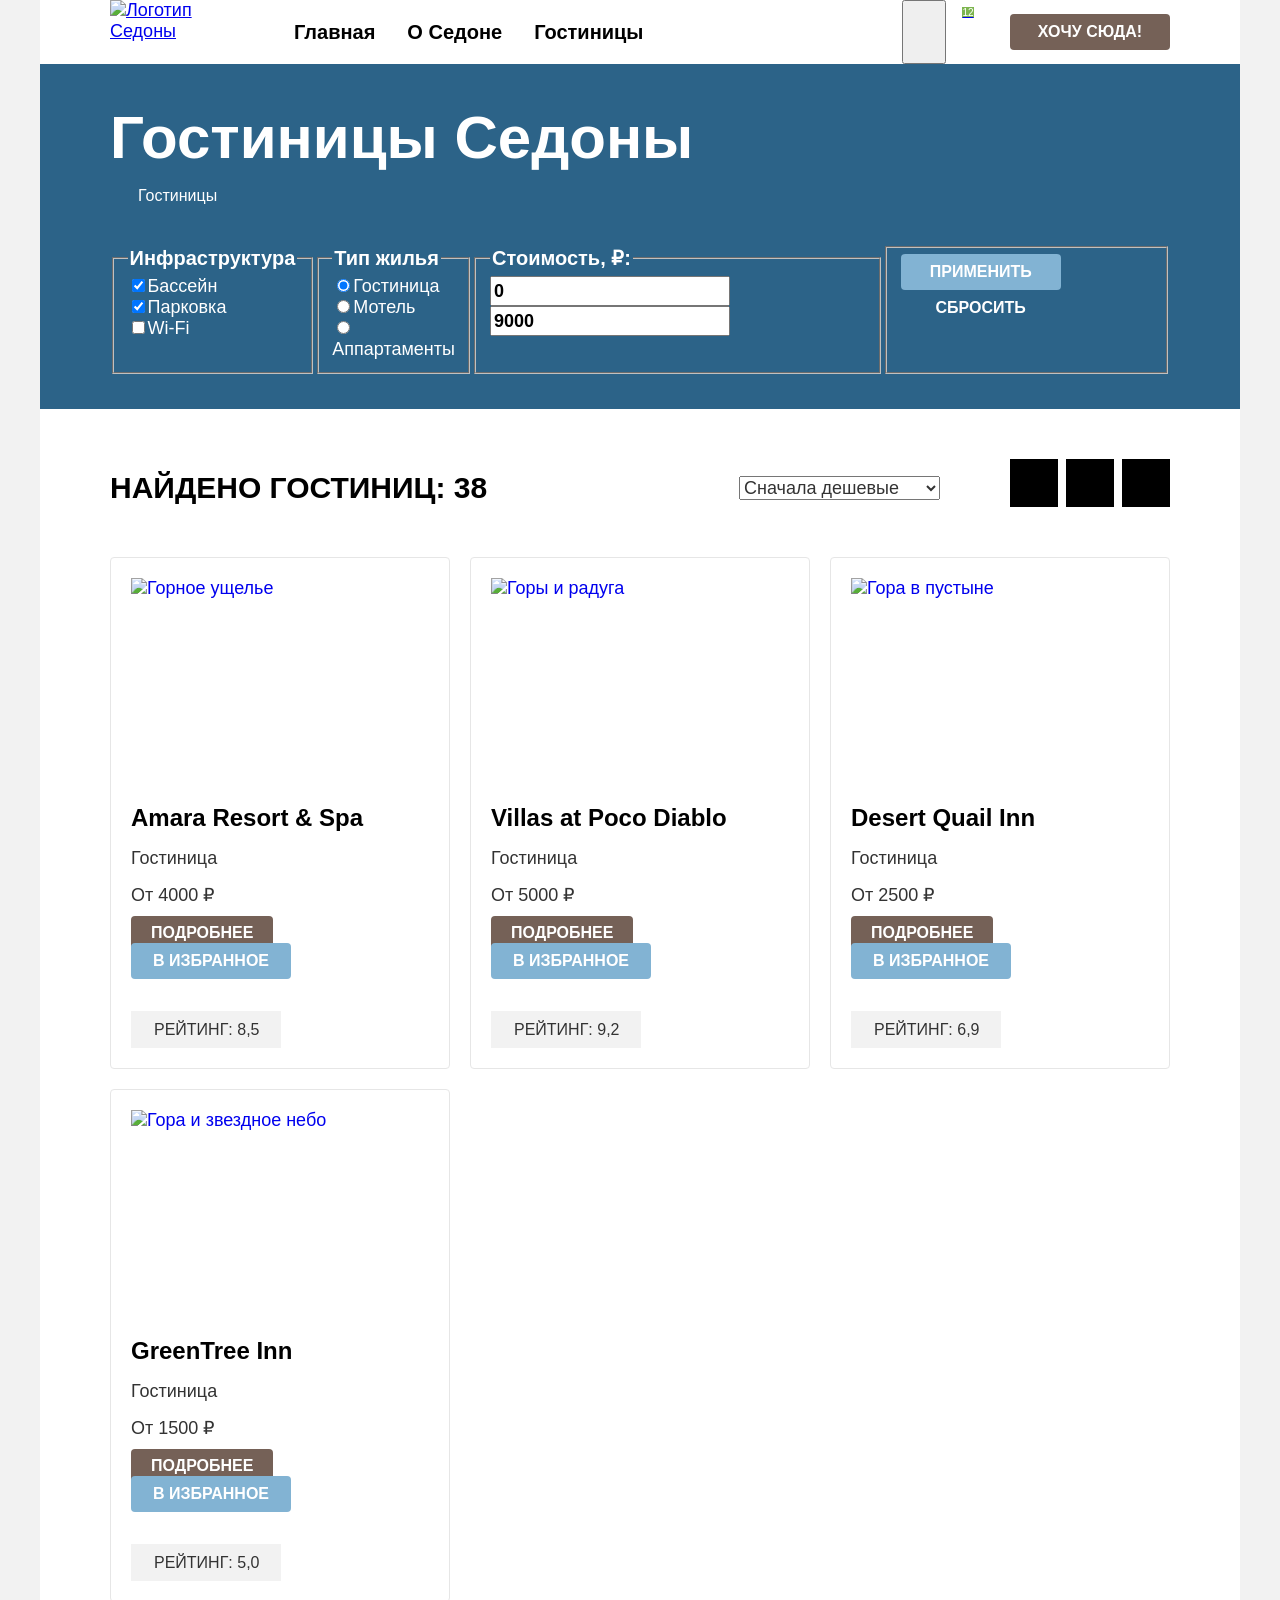
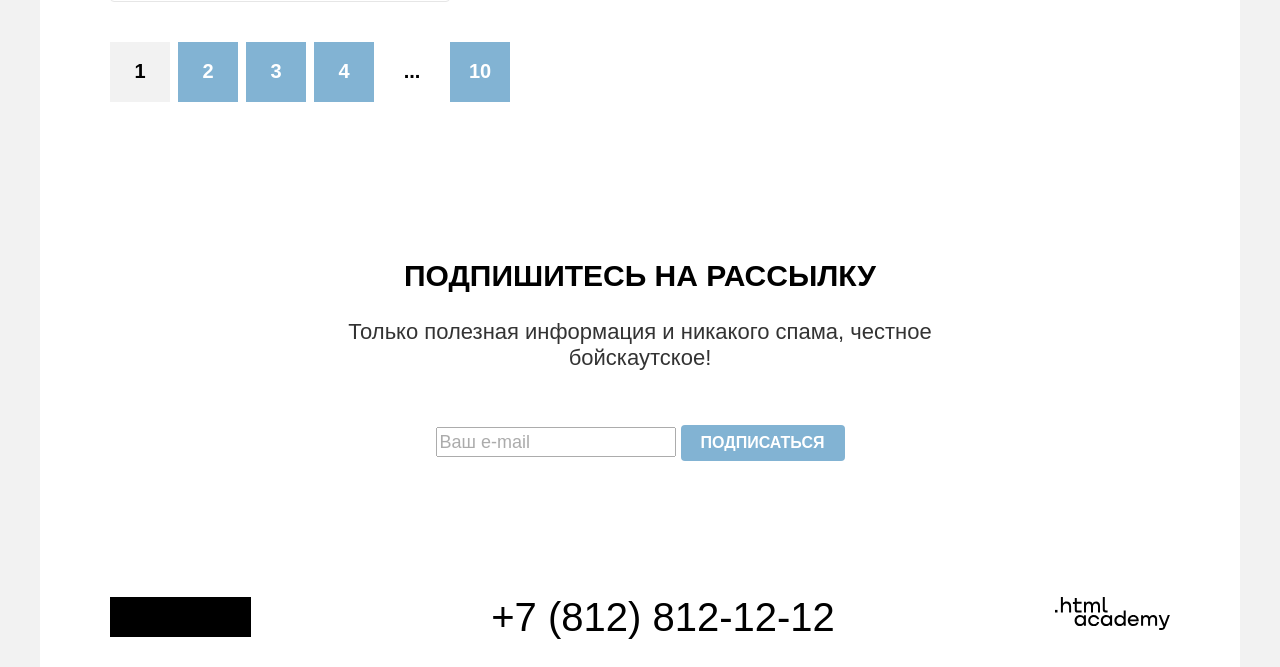
==== catalog.html @ 764af7d5 "Добавляет микросетки на флексах" ====
<!DOCTYPE html>
<html lang="ru">

  <head>
    <meta charset="utf-8">
    <title>HTML Academy: Седона</title>
    <link rel="stylesheet" href="styles/style.css">
  </head>

  <body>
    <div class="page-container">
      <header class="page-header">
        <a class="logo header-logo" href="index.html" aria-current="page">
          <img class="logo-img" src="images/logo-sedona.svg" width="140" height="70" alt="Логотип Седоны">
        </a>
        <nav class="navigation">
          <ul class="navigation-list navigation-pages">
            <li class="navigation-item">
              <a href="index.html" class="navigation-link">Главная</a>
            </li>
            <li class="navigation-item">
              <a href="#" class="navigation-link">О Седоне</a>
            </li>
            <li class="navigation-item">
              <a href="catalog.html" class="navigation-link">Гостиницы</a>
            </li>
          </ul>

          <ul class="navigation-list navigation-user">
            <li class="navigation-item">
              <button class="navigation-icon search" type="button"><span class="visually-hidden">Поиск</span></button>
            </li>
            <li class="navigation-item">
              <a href="#" class="navigation-icon favourites">
                <span class="visually-hidden">В избранном </span>
                <span class="favourites-number">12</span>
                <span class="visually-hidden"> гостиниц</span>
              </a>
            </li>
            <li class="navigation-item">
              <button class="button navigation-button" type="button">Хочу сюда!</button>
            </li>
          </ul>
        </nav>
      </header>

      <main class="main main-inner">
        <header class="inner-header">
          <h1 class="inner-header-title">Гостиницы Седоны</h1>
          <ul class="breadcrumbs">
            <li class="breadcrumbs-item">
              <a class="breadcrumbs-link" href="index.html"><span class="visually-hidden">Главная</span></a>
            </li>
            <li class="breadcrumbs-item">
              <a class="breadcrumbs-link">Гостиницы</a>
            </li>
          </ul>

          <section class="filters">
            <h2 class="visually-hidden">Фильтры поиска</h2>
            <form class="filters-form" action="https://echo.htmlacademy.ru/" method="get">
              <fieldset class="filters-form-group">
                <legend class="filters-form-title">Инфраструктура</legend>
                <ul class="filters-form-list">
                  <li class="filters-form-item">
                    <label class="control">
                      <input class="control-input" type="checkbox" name="pool" checked>Бассейн
                    </label>
                  </li>
                  <li class="filters-form-item">
                    <label class="control">
                      <input class="control-input" type="checkbox" name="parking" checked>Парковка
                    </label>
                  </li>
                  <li class="filters-form-item">
                    <label class="control">
                      <input class="control-input" type="checkbox" name="wi-fi">Wi-Fi
                    </label>
                  </li>
                </ul>
              </fieldset>
              <fieldset class="filters-form-group">
                <legend class="filters-form-title">Тип жилья</legend>
                <ul class="filters-form-list">
                  <li class="filters-form-item">
                    <label class="control">
                      <input class="control-input" type="radio" name="type-of-housing" value="hotel" checked>Гостиница
                    </label>
                  </li>
                  <li class="filters-form-item">
                    <label class="control">
                      <input class="control-input" type="radio" name="type-of-housing" value="motel">Мотель
                    </label>
                  </li>
                  <li class="filters-form-item">
                    <label class="control">
                      <input class="control-input" type="radio" name="type-of-housing" value="appartments">Аппартаменты
                    </label>
                  </li>
                </ul>
              </fieldset>
              <fieldset class="filters-form-group">
                <legend class="filters-form-title">Стоимость, ₽:</legend>
                <label class="visually-hidden" for="min-value">От</label>
                <input class="text-input" type="text" value="0" id="min-value">
                <label class="visually-hidden" for="max-value">До</label>
                <input class="text-input" type="text" value="9000" id="max-value">
              </fieldset>
              <fieldset class="filters-form-group">
                <legend class="filters-form-title visually-hidden">Действия:</legend>
                <button class="button filters-submit-button" type="submit">Применить</button>
                <button class="button filters-reset-button" type="reset">Сбросить</button>
              </fieldset>
            </form>
          </section>
        </header>

        <section class="catalog">
          <div class="catalog-header">
            <h2>Найдено гостиниц: 38</h2>
            <select class="select-control" name="sorting" aria-label="Сортировка">
              <option value="cheap">Сначала дешевые</option>
              <option value="expensive">Сначала дорогие</option>
              <option value="popular">Сначала популярные</option>
            </select>
            <ul class="catalog-view-list">
              <li class="catalog-view-item">
                <a href="#" class="view-button">
                  <span class="visually-hidden active">Показать карточки</span>
                </a>
              </li>
              <li class="catalog-view-item">
                <a class="view-button" href="#">
                  <span class="visually-hidden">Показать на весь экран</span>
                </a>
              </li>
              <li class="catalog-view-item">
                <a class="view-button" href="#">
                  <span class="visually-hidden">Показать списком</span>
                </a>
              </li>
            </ul>
          </div>

          <ul class="hotels-list">
            <li class="hotel-card">
              <a href="#">
                <img class="hotel-card-image" src="images/catalog/hotel-1.jpg" width="300" height="212"
                  alt="Горное ущелье">
              </a>
              <a href="#">
                <h3 class="hotel-card-title">Amara Resort & Spa</h3>
              </a>
              <p class="hotel-card-type">Гостиница</p>
              <p class="hotel-card-price">От 4000 ₽</p>
              <a class="button about" href="#">Подробнее</a>
              <button class="button to-favourites">В избранное</button>
              <p class="hotel-card-stars four-stars">
                <span class="visually-hidden">Отель 4 звезды</span>
              </p>
              <p class="hotel-card-rating">Рейтинг: 8,5</p>
            </li>
            <li class="hotel-card">
              <a href="#">
                <img class="hotel-card-image" src="images/catalog/hotel-2.jpg" width="300" height="212"
                  alt="Горы и радуга">
              </a>
              <a href="#">
                <h3 class="hotel-card-title">Villas at Poco Diablo</h3>
              </a>
              <p class="hotel-card-type">Гостиница</p>
              <p class="hotel-card-price">От 5000 ₽</p>
              <a class="button about" href="#">Подробнее</a>
              <button class="button to-favourites">В избранное</button>
              <p class="hotel-card-stars four-stars">
                <span class="visually-hidden">Отель 4 звезды</span>
              </p>
              <p class="hotel-card-rating">Рейтинг: 9,2</p>
            </li>
            <li class="hotel-card">
              <a href="#">
                <img class="hotel-card-image" src="images/catalog/hotel-3.jpg" width="300" height="212"
                  alt="Гора в пустыне">
              </a>
              <a href="#">
                <h3 class="hotel-card-title">Desert Quail Inn</h3>
              </a>
              <p class="hotel-card-type">Гостиница</p>
              <p class="hotel-card-price">От 2500 ₽</p>
              <a class="button about" href="#">Подробнее</a>
              <button class="button to-favourites">В избранное</button>
              <p class="hotel-card-stars three-stars">
                <span class="visually-hidden">Отель 3 звезды</span>
              </p>
              <p class="hotel-card-rating">Рейтинг: 6,9</p>
            </li>
            <li class="hotel-card">
              <a href="#">
                <img class="hotel-card-image" src="images/catalog/hotel-4.jpg" width="300" height="212"
                  alt="Гора и звездное небо">
              </a>
              <a href="#">
                <h3 class="hotel-card-title">GreenTree Inn</h3>
              </a>
              <p class="hotel-card-type">Гостиница</p>
              <p class="hotel-card-price">От 1500 ₽</p>
              <a class="button about" href="#">Подробнее</a>
              <button class="button to-favourites">В избранное</button>
              <p class="hotel-card-stars two-stars">
                <span class="visually-hidden">Отель 2 звезды</span>
              </p>
              <p class="hotel-card-rating">Рейтинг: 5,0</p>
            </li>
          </ul>

          <ul class="pagination">
            <li class="pagination-item">
              <a class="pagination-link current">1</a>
            </li>
            <li class="pagination-item">
              <a class="pagination-link" href="#">2</a>
            </li>
            <li class="pagination-item">
              <a class="pagination-link" href="#">3</a>
            </li>
            <li class="pagination-item">
              <a class="pagination-link" href="#">4</a>
            </li>
            <li class="pagination-item">
              <a class="pagination-link ellipsis">...</a>
            </li>
            <li class="pagination-item">
              <a class="pagination-link" href="#">10</a>
            </li>
          </ul>
        </section>

        <section class="subscribe">
          <h2 class="section-title">Подпишитесь на рассылку</h2>
          <p class="section-subtitle">Только полезная информация и никакого спама, честное бойскаутское!</p>
          <form class="subscribe-form" action="https://echo.htmlacademy.ru/" method="post">
            <span class="visually-hidden">Укажите ваш Email</span>
            <input class="email-input" type="email" name="email" placeholder="Ваш e-mail">
            <button class="button subscribe-button" type="submit">Подписаться</button>
          </form>
        </section>
      </main>

      <footer class="page-footer">
        <section class="footer-social">
          <h2 class="visually-hidden">Социальные сети</h2>
          <ul class="social-list">
            <li class="social-item">
              <a class="social-link" href="https://vk.com/htmlacademy">
                <span class="visually-hidden">Вконтакте</span>
              </a>
            </li>
            <li class="social-item">
              <a class="social-link" href="https://t.me/htmlacademy ">
                <span class="visually-hidden">Телеграмм</span>
              </a>
            </li>
            <li class="social-item">
              <a class="social-link" href="https://www.youtube.com/user/htmlacademyru">
                <span class="visually-hidden">Youtube</span>
              </a>
            </li>
          </ul>
        </section>

        <section class="footer-contacts">
          <h2 class="visually-hidden">Контакты</h2>
          <a class="footer-phone" href="tel:+78128121212">+7 (812) 812-12-12</a>
        </section>

        <section class="footer-logo">
          <h2 class="visually-hidden">Логотип</h2>
          <a href="https://htmlacademy.ru/">
            <svg width="115" height="33" viewBox="0 0 115 33" fill="none" xmlns="http://www.w3.org/2000/svg">
              <path d="M0 12.9V15.5H2.5V12.9H0Z" fill="black" />
              <path
                d="M11.6 4.5C10 4.5 8.8 5.2 8 6.2H7.9V0H5.9V15.5H7.9V10.2C7.9 8.1 9.2 6.6 11.2 6.6C13 6.6 14.1 8 14.1 9.8V15.5H16.1V9.4C16.2 6.4 14.3 4.5 11.6 4.5Z"
                fill="black" />
              <path
                d="M26.6 4.8H21.8V1.1H19.8V4.9H17.9V6.9H19.8V12.9C19.8 14.6 20.8 15.6 22.5 15.6H26.6V13.6H22.9C22.2 13.6 21.8 13.2 21.8 12.5V6.8H26.6V4.8Z"
                fill="black" />
              <path
                d="M41.1 4.6C39.5 4.6 38.2 5.4 37.6 6.7H37.5C36.9 5.5 35.7 4.6 34.1 4.6C32.7 4.6 31.6 5.4 31 6.4H30.9V4.8H29V15.4H31V10C31 8 32 6.5 33.6 6.5C35.1 6.5 36 7.5 36 9.1V15.4H38V9.8C38 7.4 39.4 6.5 40.6 6.5C42.1 6.5 43 7.5 43 9.1V15.4H45V8.9C45.1 6.4 43.6 4.6 41.1 4.6Z"
                fill="black" />
              <path d="M47.8 12.7C47.8 14.4 48.8 15.4 50.6 15.4H52.6V13.4H50.9C50.2 13.4 49.8 13 49.8 12.3V0H47.8V12.7Z"
                fill="black" />
              <path
                d="M28.9 19.7C28 18.6 26.7 17.9 25 17.9C21.9 17.9 19.6 20.2 19.6 23.5C19.6 26.8 21.9 29.1 25 29.1C26.8 29.1 28 28.3 28.8 27.2H28.9V28.8H30.9V18.2H28.9V19.7ZM25.3 27.1C23.1 27.1 21.7 25.5 21.7 23.5C21.7 21.5 23.1 19.9 25.3 19.9C27.5 19.9 28.9 21.5 28.9 23.5C28.9 25.4 27.5 27.1 25.3 27.1Z"
                fill="black" />
              <path
                d="M44.2 22C43.7 19.6 41.6 17.9 38.8 17.9C35.4 17.9 33.2 20.4 33.2 23.5C33.2 26.6 35.4 29.1 38.8 29.1C41.6 29.1 43.7 27.3 44.2 24.9H42.1C41.7 26.2 40.4 27.2 38.8 27.2C36.6 27.2 35.2 25.6 35.2 23.6C35.2 21.6 36.6 20 38.8 20C40.4 20 41.6 21 42.1 22.2H44.2V22Z"
                fill="black" />
              <path
                d="M55.1 19.7C54.2 18.6 52.9 17.9 51.2 17.9C48.1 17.9 45.8 20.2 45.8 23.5C45.8 26.8 48.1 29.1 51.2 29.1C53 29.1 54.2 28.3 55 27.2H55.1V28.8H57.1V18.2H55.1V19.7ZM51.5 27.1C49.3 27.1 47.9 25.5 47.9 23.5C47.9 21.5 49.3 19.9 51.5 19.9C53.7 19.9 55.1 21.5 55.1 23.5C55.1 25.4 53.6 27.1 51.5 27.1Z"
                fill="black" />
              <path
                d="M68.7 19.8C67.8 18.7 66.5 17.9 64.8 17.9C61.7 17.9 59.4 20.2 59.4 23.5C59.4 26.8 61.6 29.1 64.8 29.1C66.5 29.1 67.8 28.3 68.6 27.3H68.7V28.8H70.7V13.4H68.7V19.8ZM65.1 27.1C62.9 27.1 61.5 25.5 61.5 23.5C61.5 21.5 62.9 19.9 65.1 19.9C67.3 19.9 68.7 21.5 68.7 23.5C68.6 25.5 67.2 27.1 65.1 27.1Z"
                fill="black" />
              <path
                d="M78.3 17.9C75 17.9 72.8 20.4 72.8 23.5C72.8 26.5 74.9 29.1 78.3 29.1C80.8 29.1 82.8 27.8 83.5 25.5H81.4C80.9 26.5 79.8 27.1 78.4 27.1C76.5 27.1 75.1 25.8 75 24.2H83.8C84 20.6 81.8 17.9 78.3 17.9ZM78.3 19.8C80 19.8 81.3 20.8 81.6 22.4H75.1C75.4 20.9 76.6 19.8 78.3 19.8Z"
                fill="black" />
              <path
                d="M98.2 17.9C96.6 17.9 95.3 18.7 94.6 19.9H94.5C93.9 18.7 92.7 17.9 91.1 17.9C89.7 17.9 88.6 18.6 88 19.7V18.2H86.1V28.8H88.1V23.4C88.1 21.4 89.1 20 90.7 19.9C92.2 19.9 93.1 20.9 93.1 22.5V28.8H95.1V23.2C95.1 20.8 96.5 19.9 97.7 19.9C99.2 19.9 100.1 20.9 100.1 22.5V28.8H102.1V22.3C102.2 19.7 100.7 17.9 98.2 17.9Z"
                fill="black" />
              <path
                d="M109.4 27L105.8 18.1H103.6L108.4 29.7C108.1 30.6 107.7 30.9 106.7 30.9H104.2V32.9H106.7C108.5 32.9 109.5 32.1 110.2 30.3L114.9 18.1H112.8L109.4 27Z"
                fill="black" />
            </svg>
          </a>
        </section>
      </footer>
    </div>
  </body>

</html>
---- styles/style.css ----
@font-face {
  font-family: "PT Sans";
  src: url("../fonts/ptsans-400.woff2") format("woff2");
  font-weight: 400;
  font-style: normal;
  font-display: swap
}

@font-face {
  font-family: "PT Sans";
  src: url("../fonts/ptsans-700.woff2") format("woff2");
  font-weight: 700;
  font-style: normal;
  font-display: swap
}

*,
*::before,
*::after {
  box-sizing: border-box;
}

img {
  max-width: 100%;
  height: auto;
}

html {
  height: 100%;
}

body {
  font-family: "PT Sans", Arial, sans-serif;
  font-size: 18px;
  line-height: 21px;
  color: #333333;
  background-color: #f2f2f2;
  margin: 0;
  height: 100%;
}

.page-container {
  width: 1200px;
  margin: 0 auto;
  background-color: #ffffff;
  display: flex;
  flex-direction: column;
  min-height: 100%;
}

.visually-hidden {
  position: absolute;
  width: 1px;
  height: 1px;
  margin: -1px;
  border: 0;
  padding: 0;
  white-space: nowrap;
  clip-path: inset(100%);
  clip: rect(0 0 0 0);
  overflow: hidden;
}

.main {
  flex-grow: 1;
}

.main h1 {
  font-size: 60px;
  line-height: 78px;
  margin: 0 0 8px 0;
}

.main h2 {
  font-size: 30px;
  line-height: 36px;
  font-weight: 700;
  text-transform: uppercase;
  color: #000000;
}

.main h3{
  font-size: 24px;
  line-height: 28px;
  text-transform: uppercase;
  color: #000000;
}

.page-header {
  padding: 0 70px;
  display: flex;
}

.logo {
  margin-right: 28px;
  margin-bottom: -6px;
  z-index: 1;
}

.logo-img {
  display: block;
}

.navigation {
  display: flex;
  flex-grow: 1;
  justify-content: space-between;
}

.navigation-list {
  margin: 0;
  padding: 0;
  display: flex;
  flex-wrap: wrap;
  align-items: center;
}

.navigation-item {
  list-style: none;
}

.navigation-link {
  color: #000000;
  font-size: 20px;
  line-height: 24px;
  font-weight: 700;
  text-decoration: none;
  display: block;
  padding: 20px 16px;
}

.navigation-user {
  margin-left: 10px;
}

.navigation-user .navigation-icon {
  display: block;
  width: 44px;
  height: 64px;
  text-align: center;
}

.navigation-user .favourites-number {
  font-size: 10px;
  line-height: 10px;
  background-color: #7DB54F;
  color: #ffffff;
}

.navigation-user .navigation-button {
  margin-left: 20px;
}

.button {
  border: none;
  cursor: pointer;
  padding: 8px 20px;
  font-family: inherit;
  font-size: 16px;
  line-height: 20px;
  text-transform: uppercase;
  font-weight: 700;
  color: #ffffff;
  background-color: #756157;
  min-width: 160px;
  border-radius: 4px;
}

.hero {
  background: #2c6388 url(../images/hero-background.jpg) no-repeat center / cover;
  padding: 51px 20px 82px;
}

.hero-image {
  display: block;
  margin: 0 auto;
}

.section-title {
  text-transform: uppercase;
  color: #000000;
  font-size: 30px;
  line-height: 36px;
  font-weight: 700;
  max-width: 620px;
  margin: 0 auto 25px;
  text-align: center;
}

.section-subtitle {
  font-size: 22px;
  line-height: 26px;
  text-align: center;
  margin: 0 auto 69px;
  max-width: 600px;
}

.section-subtitle:has(+ button),
.section-subtitle:has(+ form) {
  margin: 0 auto 54px;
}

.advantages {
  padding-top: 69px;
}

.advantages-list {
  margin: 0;
  padding: 0;
  display: flex;
  flex-wrap: wrap;
}

.advantages-item {
  background-color: rgba(131, 179, 211, 0.12);
  list-style: none;
  width: 400px;
}

.advantages-text {
  padding: 112px 85px;
  text-align: center;
}

.advantages-image {
  display: block;
  height: 100%;
}

.advantages-title {
  max-width: 200px;
  margin: 0 auto;
}

.advantages-item:not(.advantage-with-image):nth-child(2n+1) {
  background-color: rgba(131, 179, 211, 0.2)
}

.advantages-item.advantage-with-image {
  background-color: #82B3D3;
  color: #ffffff;
  width: 100%;
  display: flex;
}

.advantages-item.advantage-with-image .advantages-title {
  color: #ffffff;
}

.advantages-item.advantage-with-image .advantages-text {
  padding: 102px 85px;
}

.advantages-item.advantage-with-image:last-child {
 flex-direction: row-reverse;
}

.services {
  padding-top: 64px;
}

.services-list {
  margin: 0;
  padding: 0;
  display: flex;
  flex-wrap: wrap;
}

.services-item {
  list-style: none;
  text-align: center;
  padding: 81px 85px;
  max-width: 400px;
}

.services-item:nth-child(2n+1) {
  background-color: rgba(131, 179, 211, 0.12)
}

.hotel-search,
.subscribe {
  padding: 96px 30px;
  text-align: center;
}

.subscribe-with-background {
  background: #2c6388 url(../images/subscribe-background.jpg) no-repeat center / cover;
  color: #ffffff
}

.subscribe-with-background .section-title {
  color: #ffffff;
}

.email-input {
  font-size: 18px;
  line-height: 24px;
  color: #000000;
  opacity: 0.6;
  font-family: inherit;
}

.subscribe .button {
  background-color: #82B3D3;
}

.page-footer {
  padding: 40px 70px 30px;
  display: flex;
  justify-content: space-between;
}

.social-list {
  margin: 0;
  padding: 0;
  display: flex;
  flex-wrap: wrap;
  margin-right: 20px;
  max-width: 300px;
}

.social-item {
  list-style: none;
}

.social-link {
  color: inherit;
  text-decoration: none;
  display: block;
  width: 47px;
  height: 40px;
  background: black;
}

.footer-phone {
  font-size: 40px;
  line-height: 40px;
  color: #000000;
  text-decoration: none;
}

.inner-header {
  padding: 35px 70px;
  color: #ffffff;
  background: #2c6388 url(../images/filters-background.jpg) no-repeat center / cover;
}

.filters-form-title {
  font-size: 20px;
  line-height: 24px;
  font-weight: 700;
}

.filters-form {
  display: flex;
}

.breadcrumbs {
  list-style-type: none;
  margin: 0 0 40px 0;
  padding: 0;
  display: flex;
}

.breadcrumbs-link {
  color: inherit;
  font-size: 16px;
  margin-right: 28px;
}

.filters-form-list {
  margin: 0;
  padding: 0;
}

.filters-form-item {
  list-style: none;
}

.text-input {
  font-weight: 700;
  color: #000000;
  font-size: 18px;
  line-height: 24px;
  font-family: inherit;
}

.filters-submit-button {
  background-color: #82B3D3;
}

.filters-reset-button {
  background-color: transparent;
}

.select-control {
  font-size: 18px;
  line-height: 21px;
  color: #333333;
  font-family: inherit;
}

.catalog {
  padding: 50px 70px 60px;
}

.catalog-header {
  display: flex;
  align-items: center
}

.catalog-header h2 {
  margin: 7px auto 7px 0;
}

.catalog-header .select-control {
  margin-right: 70px;
}

.catalog-view-list {
  margin: 0;
  padding: 0;
  list-style-type: none;
  display: flex;
  flex-wrap: wrap;
  gap: 8px;
}

.view-button {
  color: inherit;
  background-color: black;
  display: block;
  width: 48px;
  height: 48px;
  padding: 17px 16px;
  margin-bottom: 10px;
}

.hotels-list {
  margin: 0;
  padding: 40px 0;
  display: flex;
  flex-wrap: wrap;
  gap: 20px;
}

.hotel-card {
  list-style: none;
  max-width: 340px;
  padding: 20px;
  border: 1px solid #E6E6E6;
  border-radius: 4px;
}

.hotel-card .hotel-card-title {
  text-transform: none;
  margin: 16px 0;
}

.hotel-card a {
  text-decoration: none;
}

.hotel-card-image {
  display: block;
}

.hotel-card p,
.hotel-card button {
  margin: 0 0 16px 0;
}

.hotel-card .to-favourites {
  background-color: #82B3D3;
}

.hotel-card .hotel-card-rating {
  font-size: 16px;
  line-height: 20px;
  text-transform: uppercase;
  background-color: #F2F2F2;
  display: inline-block;
  padding: 9px 22px 8px 23px;
  margin: 0;
}

.pagination {
  margin: 0;
  padding: 0;
  display: flex;
}

.pagination-item {
  list-style: none;
  margin-right: 8px;
}

.pagination-link {
  display: block;
  width: 60px;
  height: 60px;
  background-color: #82B3D3;
  color: #ffffff;
  font-size: 20px;
  line-height: 36px;
  font-weight: 700;
  text-decoration: none;
  text-align: center;
  padding-top: 11px;
}

.pagination-link.current {
  background-color: #F2F2F2;
  color: #000000;
}

.pagination-link.ellipsis {
  background-color: transparent;
  color: #000000;
}
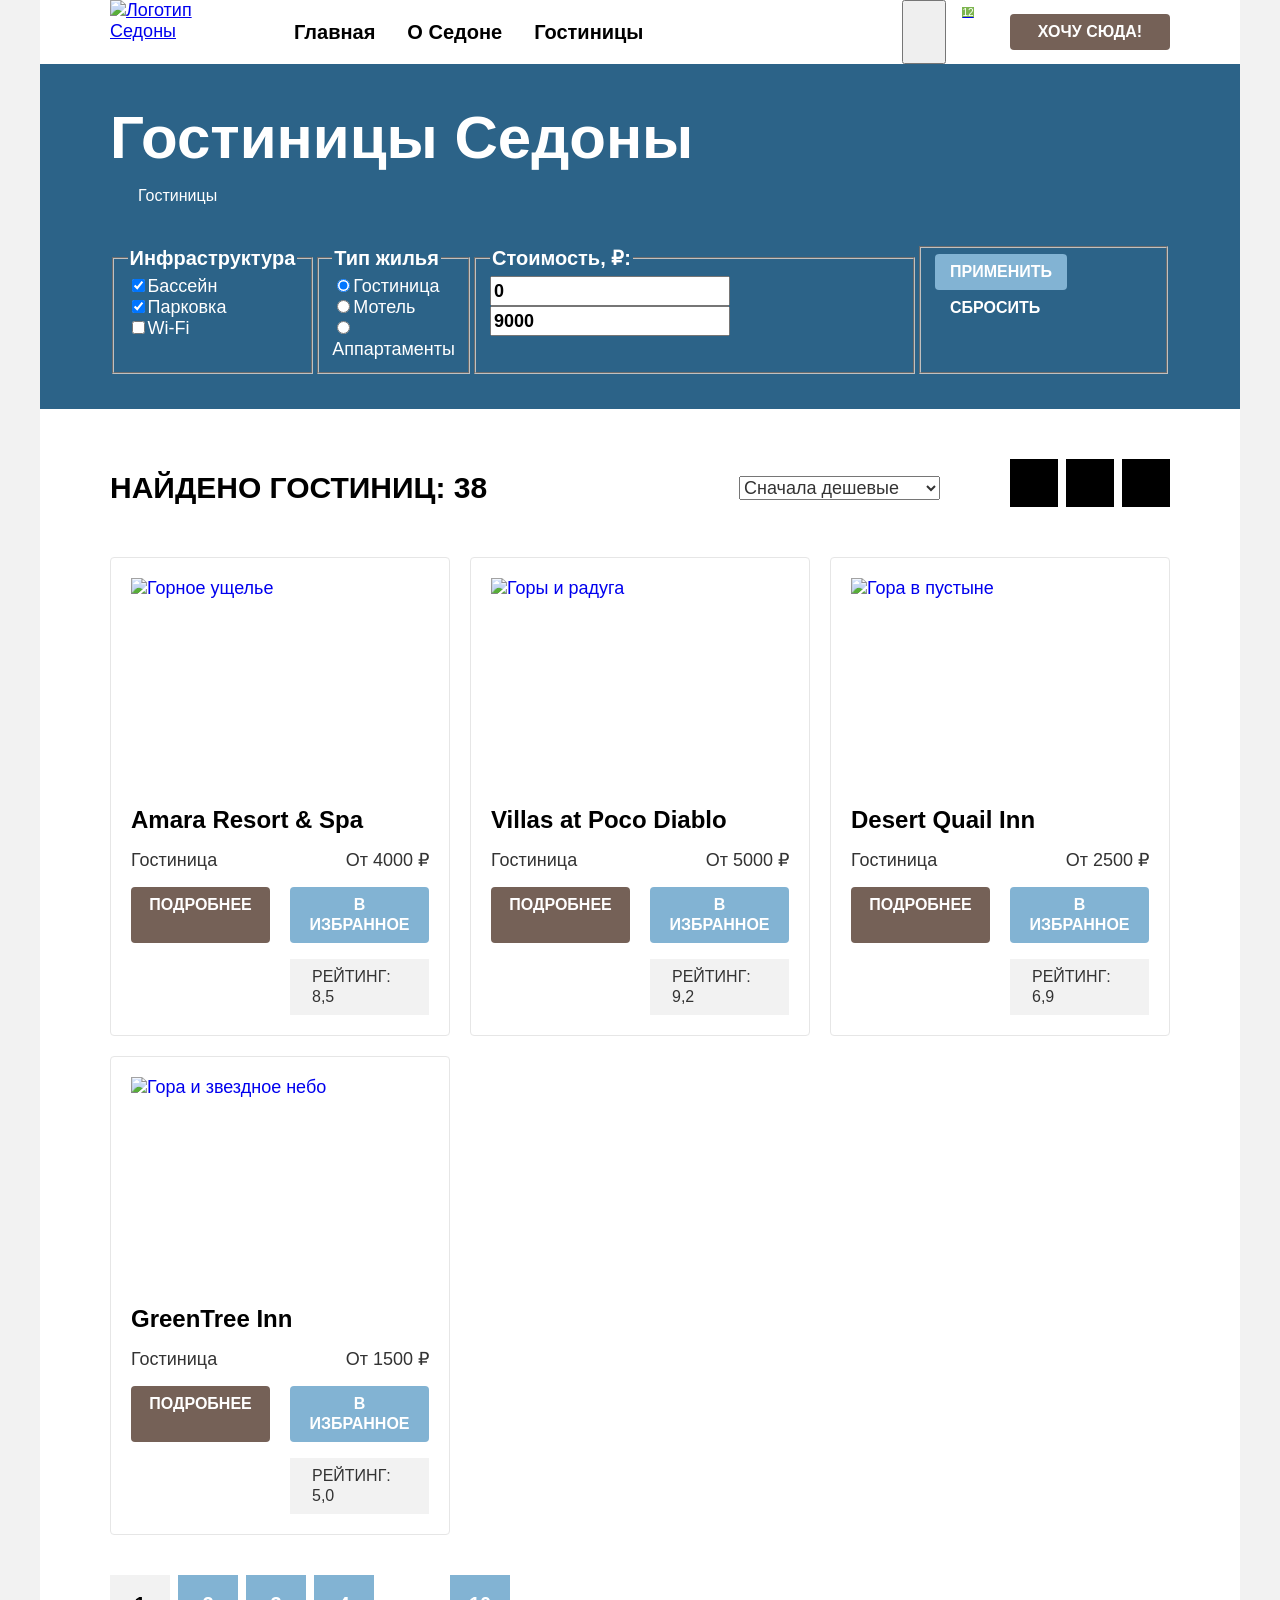
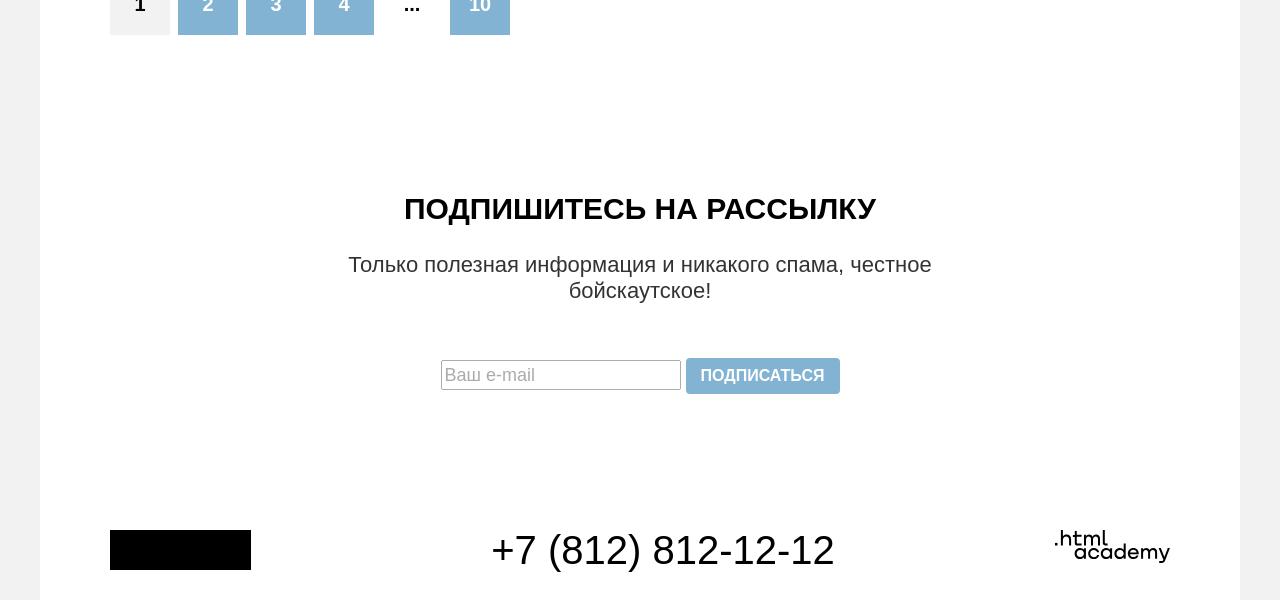
==== commit 28c3cc38: "Добаляет сетки на гридах в каталог" ====
--- a/catalog.html
+++ b/catalog.html
@@ -144,11 +144,11 @@
 
           <ul class="hotels-list">
             <li class="hotel-card">
-              <a href="#">
+              <a class="hotel-card-link" href="#">
                 <img class="hotel-card-image" src="images/catalog/hotel-1.jpg" width="300" height="212"
                   alt="Горное ущелье">
               </a>
-              <a href="#">
+              <a class="hotel-card-link" href="#">
                 <h3 class="hotel-card-title">Amara Resort & Spa</h3>
               </a>
               <p class="hotel-card-type">Гостиница</p>
@@ -161,11 +161,11 @@
               <p class="hotel-card-rating">Рейтинг: 8,5</p>
             </li>
             <li class="hotel-card">
-              <a href="#">
+              <a class="hotel-card-link" href="#">
                 <img class="hotel-card-image" src="images/catalog/hotel-2.jpg" width="300" height="212"
                   alt="Горы и радуга">
               </a>
-              <a href="#">
+              <a class="hotel-card-link" href="#">
                 <h3 class="hotel-card-title">Villas at Poco Diablo</h3>
               </a>
               <p class="hotel-card-type">Гостиница</p>
@@ -178,11 +178,11 @@
               <p class="hotel-card-rating">Рейтинг: 9,2</p>
             </li>
             <li class="hotel-card">
-              <a href="#">
+              <a class="hotel-card-link" href="#">
                 <img class="hotel-card-image" src="images/catalog/hotel-3.jpg" width="300" height="212"
                   alt="Гора в пустыне">
               </a>
-              <a href="#">
+              <a class="hotel-card-link" href="#">
                 <h3 class="hotel-card-title">Desert Quail Inn</h3>
               </a>
               <p class="hotel-card-type">Гостиница</p>
@@ -195,11 +195,11 @@
               <p class="hotel-card-rating">Рейтинг: 6,9</p>
             </li>
             <li class="hotel-card">
-              <a href="#">
+              <a class="hotel-card-link" href="#">
                 <img class="hotel-card-image" src="images/catalog/hotel-4.jpg" width="300" height="212"
                   alt="Гора и звездное небо">
               </a>
-              <a href="#">
+              <a class="hotel-card-link" href="#">
                 <h3 class="hotel-card-title">GreenTree Inn</h3>
               </a>
               <p class="hotel-card-type">Гостиница</p>
--- a/styles/style.css
+++ b/styles/style.css
@@ -22,7 +22,7 @@
 
 img {
   max-width: 100%;
-  height: auto;
+  /* height: auto; */
 }
 
 html {
@@ -149,12 +149,13 @@
 
 .navigation-user .navigation-button {
   margin-left: 20px;
+  min-width: 160px;
 }
 
 .button {
   border: none;
   cursor: pointer;
-  padding: 8px 20px;
+  padding: 8px 15px;
   font-family: inherit;
   font-size: 16px;
   line-height: 20px;
@@ -162,8 +163,8 @@
   font-weight: 700;
   color: #ffffff;
   background-color: #756157;
-  min-width: 160px;
   border-radius: 4px;
+  text-align: center;
 }
 
 .hero {
@@ -215,6 +216,7 @@
   background-color: rgba(131, 179, 211, 0.12);
   list-style: none;
   width: 400px;
+  flex-grow: 1;
 }
 
 .advantages-text {
@@ -439,8 +441,8 @@
 .hotels-list {
   margin: 0;
   padding: 40px 0;
-  display: flex;
-  flex-wrap: wrap;
+  display: grid;
+  grid-template-columns: repeat(3, 1fr);
   gap: 20px;
 }
 
@@ -450,11 +452,19 @@
   padding: 20px;
   border: 1px solid #E6E6E6;
   border-radius: 4px;
+  display: grid;
+  grid-template-columns: repeat(2, 1fr);
+  grid-template-rows: auto 1fr auto auto auto;
+  gap: 16px 20px;
+}
+
+.hotel-card-link {
+  grid-column: 1/-1;
 }
 
 .hotel-card .hotel-card-title {
   text-transform: none;
-  margin: 16px 0;
+  margin: 0;
 }
 
 .hotel-card a {
@@ -467,7 +477,11 @@
 
 .hotel-card p,
 .hotel-card button {
-  margin: 0 0 16px 0;
+  margin: 0;
+}
+
+.hotel-card-price {
+  text-align: right;
 }
 
 .hotel-card .to-favourites {
@@ -480,7 +494,7 @@
   text-transform: uppercase;
   background-color: #F2F2F2;
   display: inline-block;
-  padding: 9px 22px 8px 23px;
+  padding: 8px 22px;
   margin: 0;
 }
 
@@ -488,16 +502,13 @@
   margin: 0;
   padding: 0;
   display: flex;
-}
-
-.pagination-item {
-  list-style: none;
-  margin-right: 8px;
+  list-style-type: none;
+  gap: 8px;
 }
 
 .pagination-link {
   display: block;
-  width: 60px;
+  min-width: 60px;
   height: 60px;
   background-color: #82B3D3;
   color: #ffffff;
@@ -506,7 +517,7 @@
   font-weight: 700;
   text-decoration: none;
   text-align: center;
-  padding-top: 11px;
+  padding: 11px 10px 0;
 }
 
 .pagination-link.current {
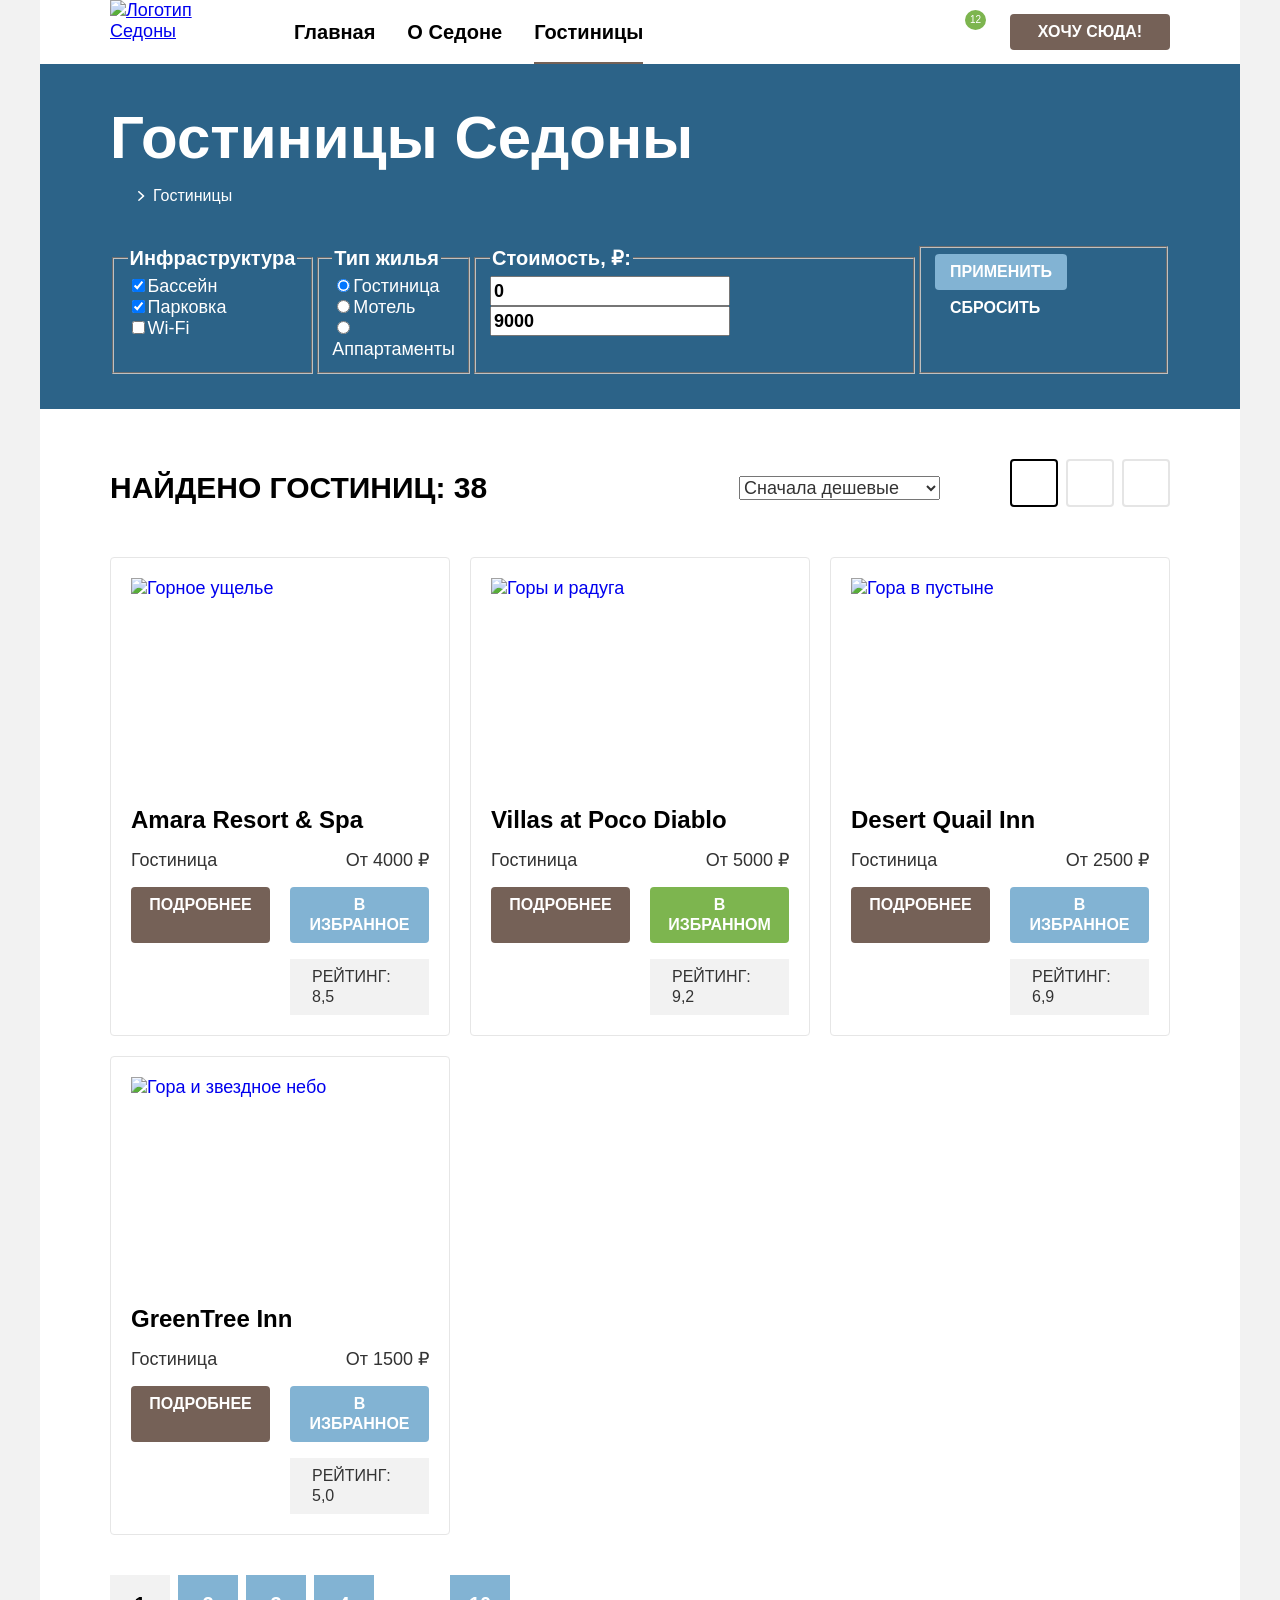
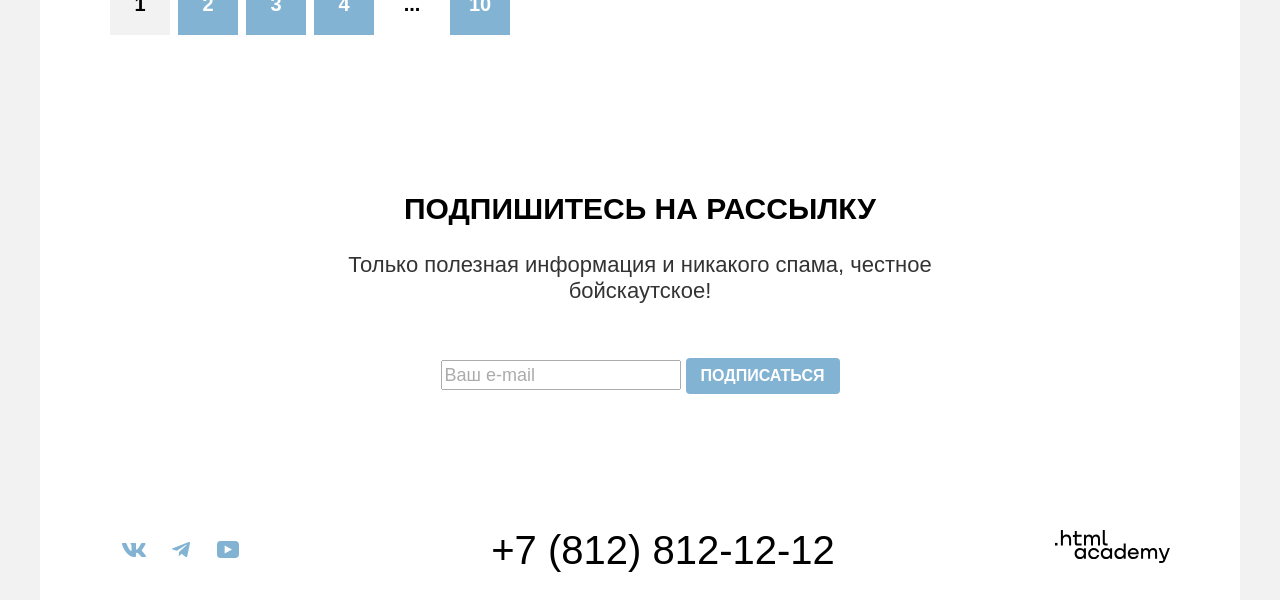
==== commit 630568ae: "Добавляет декоративные элементы" ====
--- a/catalog.html
+++ b/catalog.html
@@ -22,7 +22,7 @@
               <a href="#" class="navigation-link">О Седоне</a>
             </li>
             <li class="navigation-item">
-              <a href="catalog.html" class="navigation-link">Гостиницы</a>
+              <a href="catalog.html" class="navigation-link active">Гостиницы</a>
             </li>
           </ul>
 
@@ -38,7 +38,7 @@
               </a>
             </li>
             <li class="navigation-item">
-              <button class="button navigation-button" type="button">Хочу сюда!</button>
+              <button class="button button-basic navigation-button" type="button">Хочу сюда!</button>
             </li>
           </ul>
         </nav>
@@ -108,8 +108,8 @@
               </fieldset>
               <fieldset class="filters-form-group">
                 <legend class="filters-form-title visually-hidden">Действия:</legend>
-                <button class="button filters-submit-button" type="submit">Применить</button>
-                <button class="button filters-reset-button" type="reset">Сбросить</button>
+                <button class="button button-second filters-submit-button" type="submit">Применить</button>
+                <button class="button button-transparent filters-reset-button" type="reset">Сбросить</button>
               </fieldset>
             </form>
           </section>
@@ -125,17 +125,17 @@
             </select>
             <ul class="catalog-view-list">
               <li class="catalog-view-item">
-                <a href="#" class="view-button">
-                  <span class="visually-hidden active">Показать карточки</span>
+                <a href="#" class="view-button tile active">
+                  <span class="visually-hidden">Показать карточки</span>
                 </a>
               </li>
               <li class="catalog-view-item">
-                <a class="view-button" href="#">
+                <a class="view-button desktop" href="#">
                   <span class="visually-hidden">Показать на весь экран</span>
                 </a>
               </li>
               <li class="catalog-view-item">
-                <a class="view-button" href="#">
+                <a class="view-button list" href="#">
                   <span class="visually-hidden">Показать списком</span>
                 </a>
               </li>
@@ -153,8 +153,8 @@
               </a>
               <p class="hotel-card-type">Гостиница</p>
               <p class="hotel-card-price">От 4000 ₽</p>
-              <a class="button about" href="#">Подробнее</a>
-              <button class="button to-favourites">В избранное</button>
+              <a class="button button-basic about" href="#">Подробнее</a>
+              <button class="button button-second to-favourites">В избранное</button>
               <p class="hotel-card-stars four-stars">
                 <span class="visually-hidden">Отель 4 звезды</span>
               </p>
@@ -170,8 +170,8 @@
               </a>
               <p class="hotel-card-type">Гостиница</p>
               <p class="hotel-card-price">От 5000 ₽</p>
-              <a class="button about" href="#">Подробнее</a>
-              <button class="button to-favourites">В избранное</button>
+              <a class="button button-basic about" href="#">Подробнее</a>
+              <button class="button button-selected to-favourites">В избранном</button>
               <p class="hotel-card-stars four-stars">
                 <span class="visually-hidden">Отель 4 звезды</span>
               </p>
@@ -187,8 +187,8 @@
               </a>
               <p class="hotel-card-type">Гостиница</p>
               <p class="hotel-card-price">От 2500 ₽</p>
-              <a class="button about" href="#">Подробнее</a>
-              <button class="button to-favourites">В избранное</button>
+              <a class="button button-basic about" href="#">Подробнее</a>
+              <button class="button button-second to-favourites">В избранное</button>
               <p class="hotel-card-stars three-stars">
                 <span class="visually-hidden">Отель 3 звезды</span>
               </p>
@@ -204,8 +204,8 @@
               </a>
               <p class="hotel-card-type">Гостиница</p>
               <p class="hotel-card-price">От 1500 ₽</p>
-              <a class="button about" href="#">Подробнее</a>
-              <button class="button to-favourites">В избранное</button>
+              <a class="button button-basic about" href="#">Подробнее</a>
+              <button class="button button-second to-favourites">В избранное</button>
               <p class="hotel-card-stars two-stars">
                 <span class="visually-hidden">Отель 2 звезды</span>
               </p>
@@ -241,7 +241,7 @@
           <form class="subscribe-form" action="https://echo.htmlacademy.ru/" method="post">
             <span class="visually-hidden">Укажите ваш Email</span>
             <input class="email-input" type="email" name="email" placeholder="Ваш e-mail">
-            <button class="button subscribe-button" type="submit">Подписаться</button>
+            <button class="button button-second subscribe-button" type="submit">Подписаться</button>
           </form>
         </section>
       </main>
@@ -251,18 +251,36 @@
           <h2 class="visually-hidden">Социальные сети</h2>
           <ul class="social-list">
             <li class="social-item">
-              <a class="social-link" href="https://vk.com/htmlacademy">
+              <a class="social-link vk" href="https://vk.com/htmlacademy">
                 <span class="visually-hidden">Вконтакте</span>
+                <svg class="social-icon" aria-hidden="true" focusable="false" width="24" height="14" viewBox="0 0 24 14"
+                  xmlns="http://www.w3.org/2000/svg">
+                  <path fill-rule="evenodd" clip-rule="evenodd"
+                    d="M23.45 0.948C23.616 0.402 23.45 0 22.655 0H20.03C19.362 0 19.054 0.347 18.887 0.73C18.887 0.73 17.552 3.926 15.661 6.002C15.049 6.604 14.771 6.795 14.437 6.795C14.27 6.795 14.019 6.604 14.019 6.057V0.948C14.019 0.292 13.835 0 13.279 0H9.151C8.734 0 8.483 0.304 8.483 0.593C8.483 1.214 9.429 1.358 9.526 3.106V6.904C9.526 7.737 9.373 7.888 9.039 7.888C8.149 7.888 5.984 4.677 4.699 1.003C4.45 0.288 4.198 0 3.527 0H0.9C0.15 0 0 0.347 0 0.73C0 1.412 0.89 4.8 4.145 9.281C6.315 12.341 9.37 14 12.153 14C13.822 14 14.028 13.632 14.028 12.997V10.684C14.028 9.947 14.186 9.8 14.715 9.8C15.105 9.8 15.772 9.992 17.33 11.467C19.11 13.216 19.403 14 20.405 14H23.03C23.78 14 24.156 13.632 23.94 12.904C23.702 12.18 22.852 11.129 21.725 9.882C21.113 9.172 20.195 8.407 19.916 8.024C19.527 7.533 19.638 7.314 19.916 6.877C19.916 6.877 23.116 2.451 23.449 0.948H23.45Z"
+                    fill="#83B3D3" />
+                </svg>
               </a>
             </li>
             <li class="social-item">
-              <a class="social-link" href="https://t.me/htmlacademy ">
+              <a class="social-link telegram" href="https://t.me/htmlacademy ">
                 <span class="visually-hidden">Телеграмм</span>
+                <svg class="social-icon" aria-hidden="true" focusable="false" width="18" height="16" viewBox="0 0 18 16"
+                  xmlns="http://www.w3.org/2000/svg">
+                  <path
+                    d="M16.785 0.0992597L0.840489 6.24776C-0.247661 6.68481 -0.241365 7.29184 0.640845 7.56253L4.73445 8.83953L14.2058 2.8637C14.6537 2.59121 15.0629 2.7378 14.7265 3.03636L7.05283 9.96185H7.05103L7.05283 9.96275L6.77045 14.1823C7.18413 14.1823 7.36669 13.9925 7.59871 13.7686L9.58705 11.8351L13.7229 14.89C14.4855 15.31 15.0332 15.0941 15.2229 14.1841L17.9379 1.38885C18.2158 0.274623 17.5126 -0.229883 16.785 0.0992597Z"
+                    fill="#83B3D3" />
+                </svg>
               </a>
             </li>
             <li class="social-item">
-              <a class="social-link" href="https://www.youtube.com/user/htmlacademyru">
+              <a class="social-link youtube" href="https://www.youtube.com/user/htmlacademyru">
                 <span class="visually-hidden">Youtube</span>
+                <svg class="social-icon" aria-hidden="true" focusable="false" width="22" height="17" viewBox="0 0 22 17"
+                  xmlns="http://www.w3.org/2000/svg">
+                  <path
+                    d="M18.607 0H3.17413C1.31343 0 0 1.59375 0 3.4V13.4937C0 15.4062 1.31343 17 3.17413 17H18.8259C20.4677 17 22 15.4062 22 13.6V3.4C21.7811 1.59375 20.4677 0 18.607 0ZM7.66169 12.5375V4.4625L14.995 8.5L7.66169 12.5375Z"
+                    fill="#83B3D3" />
+                </svg>
               </a>
             </li>
           </ul>
@@ -276,7 +294,8 @@
         <section class="footer-logo">
           <h2 class="visually-hidden">Логотип</h2>
           <a href="https://htmlacademy.ru/">
-            <svg width="115" height="33" viewBox="0 0 115 33" fill="none" xmlns="http://www.w3.org/2000/svg">
+            <svg class="footer-logo-icon" width="115" height="33" viewBox="0 0 115 33" fill="none"
+              xmlns="http://www.w3.org/2000/svg">
               <path d="M0 12.9V15.5H2.5V12.9H0Z" fill="black" />
               <path
                 d="M11.6 4.5C10 4.5 8.8 5.2 8 6.2H7.9V0H5.9V15.5H7.9V10.2C7.9 8.1 9.2 6.6 11.2 6.6C13 6.6 14.1 8 14.1 9.8V15.5H16.1V9.4C16.2 6.4 14.3 4.5 11.6 4.5Z"
--- a/styles/style.css
+++ b/styles/style.css
@@ -79,7 +79,7 @@
   color: #000000;
 }
 
-.main h3{
+.main h3 {
   font-size: 24px;
   line-height: 28px;
   text-transform: uppercase;
@@ -127,17 +127,55 @@
   text-decoration: none;
   display: block;
   padding: 20px 16px;
+  position: relative;
+}
+
+.navigation-link.active::after {
+  position: absolute;
+  right: 16px;
+  bottom: 0;
+  left: 16px;
+  height: 2px;
+  background-color: #756257;
+  content: "";
 }
 
 .navigation-user {
   margin-left: 10px;
 }
 
-.navigation-user .navigation-icon {
+.navigation-icon {
   display: block;
   width: 44px;
   height: 64px;
   text-align: center;
+  border: none;
+  outline: none;
+  background-color: transparent;
+  background-repeat: no-repeat;
+  background-position: center;
+  background-size: 20px 20px;
+  cursor: pointer;
+}
+
+.navigation-icon:focus-visible {
+  outline: 2px solid #000000;
+}
+
+.navigation-icon.search {
+  background-image: url(../images/icons/search-icon.svg);
+}
+
+.navigation-icon.favourites {
+  background-image: url(../images/icons/favourites-icon.svg);
+  position: relative;
+  text-decoration: none;
+}
+
+.navigation-link:hover,
+.navigation-icon:hover {
+  background-color: #F2F2F2;
+  transition: background-color 0.5s ease;
 }
 
 .navigation-user .favourites-number {
@@ -145,6 +183,11 @@
   line-height: 10px;
   background-color: #7DB54F;
   color: #ffffff;
+  border-radius: 50%;
+  padding: 5px;
+  position: absolute;
+  right: 4px;
+  top: 10px;
 }
 
 .navigation-user .navigation-button {
@@ -162,9 +205,52 @@
   text-transform: uppercase;
   font-weight: 700;
   color: #ffffff;
-  background-color: #756157;
   border-radius: 4px;
   text-align: center;
+  transition: background-color 0.5s ease;
+}
+
+.button-basic {
+  background-color: #756157;
+}
+
+.button-basic:hover,
+.button-basic:focus-visible {
+  background-color: #615048;
+}
+
+.button-second {
+  background-color: #82B3D3;
+}
+
+.button-second:hover,
+.button-second:focus-visible {
+  background-color: #68A2CA;
+}
+
+.button-selected {
+  background-color: #7DB54F;
+}
+
+.button-selected:hover,
+.button-selected:focus-visible {
+  background-color: #6C9E42;
+}
+
+.button-transparent:hover {
+  opacity: 60%;
+}
+
+.button-transparent:focus-visible {
+  outline: 3px solid #83B3D3;
+}
+
+.button:active {
+  color: rgba(255, 255, 255, 0.3)
+}
+
+.button:disabled {
+  background-color: #E5E5E5;
 }
 
 .hero {
@@ -227,11 +313,25 @@
 .advantages-image {
   display: block;
   height: 100%;
+  object-fit: cover;
 }
 
 .advantages-title {
   max-width: 200px;
   margin: 0 auto;
+}
+
+.advantages-title::after {
+  content: "";
+  display: block;
+  width: 60px;
+  height: 2px;
+  background: rgba(0, 0, 0, 0.3);
+  margin: 30px auto;
+}
+
+.advantage-with-image .advantages-title::after {
+  background: rgba(255, 255, 255, 0.3);
 }
 
 .advantages-item:not(.advantage-with-image):nth-child(2n+1) {
@@ -254,7 +354,7 @@
 }
 
 .advantages-item.advantage-with-image:last-child {
- flex-direction: row-reverse;
+  flex-direction: row-reverse;
 }
 
 .services {
@@ -279,6 +379,29 @@
   background-color: rgba(131, 179, 211, 0.12)
 }
 
+.services-item::before {
+  content: "";
+  display: block;
+  width: 75px;
+  height: 72px;
+  margin: 0 auto 30px;
+  background-repeat: no-repeat;
+  background-position: center;
+  background-size: contain;
+}
+
+.services-item.housing::before {
+  background-image: url(../images/icons/services-house.svg);
+}
+
+.services-item.food::before {
+  background-image: url(../images/icons/services-food.svg);
+}
+
+.services-item.souvenirs::before {
+  background-image: url(../images/icons/services-souvenir.svg);
+}
+
 .hotel-search,
 .subscribe {
   padding: 96px 30px;
@@ -302,10 +425,6 @@
   font-family: inherit;
 }
 
-.subscribe .button {
-  background-color: #82B3D3;
-}
-
 .page-footer {
   padding: 40px 70px 30px;
   display: flex;
@@ -331,14 +450,51 @@
   display: block;
   width: 47px;
   height: 40px;
-  background: black;
-}
+  position: relative;
+}
+
+.social-icon {
+  position: absolute;
+  top: 0;
+  right: 0;
+  bottom: 0;
+  left: 0;
+  margin: auto;
+}
+
+.social-link:hover .social-icon path,
+.social-link:focus-visible .social-icon path {
+  fill: #68A2CA;
+}
+
+.social-link:active .social-icon path {
+  opacity: 0.3;
+}
+
 
 .footer-phone {
   font-size: 40px;
   line-height: 40px;
   color: #000000;
   text-decoration: none;
+}
+
+.footer-phone:hover,
+.footer-phone:focus-visible {
+  color: #756157;
+}
+
+.footer-phone:active {
+  opacity: 0.3;
+}
+
+.footer-logo-icon:hover path,
+.footer-logo-icon:focus-visible path {
+  fill: #756157;
+}
+
+.footer-logo-icon:active {
+  opacity: 0.3;
 }
 
 .inner-header {
@@ -364,10 +520,38 @@
   display: flex;
 }
 
+.breadcrumbs-item:not(:last-child) {
+  margin-right: 28px;
+  position: relative;
+}
+
+.breadcrumbs-item:not(:last-child)::after {
+  content: "";
+  position: absolute;
+  top: 50%;
+  right: -20px;
+  transform: translateY(-50%);
+  width: 7px;
+  height: 10px;
+  background-image: url(../images/icons/arrow-right.svg);
+  background-repeat: no-repeat;
+  background-position: center;
+  background-size: contain;
+}
+
 .breadcrumbs-link {
   color: inherit;
   font-size: 16px;
-  margin-right: 28px;
+}
+
+.breadcrumbs-item:first-child .breadcrumbs-link {
+  display: block;
+  width: 15px;
+  height: 21px;
+  background-image: url("../images/icons/breadcrumbs-house.svg");
+  background-repeat: no-repeat;
+  background-position: left center;
+  background-size: 13px 21px;
 }
 
 .filters-form-list {
@@ -385,10 +569,6 @@
   font-size: 18px;
   line-height: 24px;
   font-family: inherit;
-}
-
-.filters-submit-button {
-  background-color: #82B3D3;
 }
 
 .filters-reset-button {
@@ -428,14 +608,43 @@
   gap: 8px;
 }
 
+.catalog-view-item {}
+
 .view-button {
   color: inherit;
-  background-color: black;
   display: block;
   width: 48px;
   height: 48px;
   padding: 17px 16px;
   margin-bottom: 10px;
+  background-repeat: no-repeat;
+  background-size: 16px 14px;
+  background-position: center;
+  border: 2px solid #E5E5E5;
+  border-radius: 4px;
+}
+
+.view-button.tile {
+  background-image: url(../images/icons/view-tile.svg);
+}
+
+.view-button.desktop {
+  background-image: url(../images/icons/view-desktop.svg);
+}
+
+.view-button.list {
+  background-image: url(../images/icons/view-list.svg);
+}
+
+.view-button.active,
+.view-button:hover,
+.view-button:active {
+  border-color: #000000;
+}
+
+.view-button:focus-visible {
+  outline: none;
+  border-color: #68A2CA;
 }
 
 .hotels-list {
@@ -473,6 +682,7 @@
 
 .hotel-card-image {
   display: block;
+  object-fit: cover;
 }
 
 .hotel-card p,
@@ -480,12 +690,36 @@
   margin: 0;
 }
 
+.hotel-card-stars {
+  height: 17px;
+  background-image: url(../images/icons/star.svg);
+  background-repeat: space repeat;
+  background-size: contain;
+  align-self: center;
+}
+
+.hotel-card-stars.one-stars {
+  width: 20px;
+}
+
+.hotel-card-stars.two-stars {
+  width: 40px;
+}
+
+.hotel-card-stars.three-stars {
+  width: 60px;
+}
+
+.hotel-card-stars.four-stars {
+  width: 80px;
+}
+
+.hotel-card-stars.five-stars {
+  width: 100px;
+}
+
 .hotel-card-price {
   text-align: right;
-}
-
-.hotel-card .to-favourites {
-  background-color: #82B3D3;
 }
 
 .hotel-card .hotel-card-rating {
@@ -518,6 +752,16 @@
   text-decoration: none;
   text-align: center;
   padding: 11px 10px 0;
+  transition: background-color 0.5s ease;
+}
+
+.pagination-link:hover,
+.pagination-link:focus-visible {
+  background-color: #68A2CA;
+}
+
+.pagination-link:active {
+  color: rgba(255, 255, 255, 0.3)
 }
 
 .pagination-link.current {
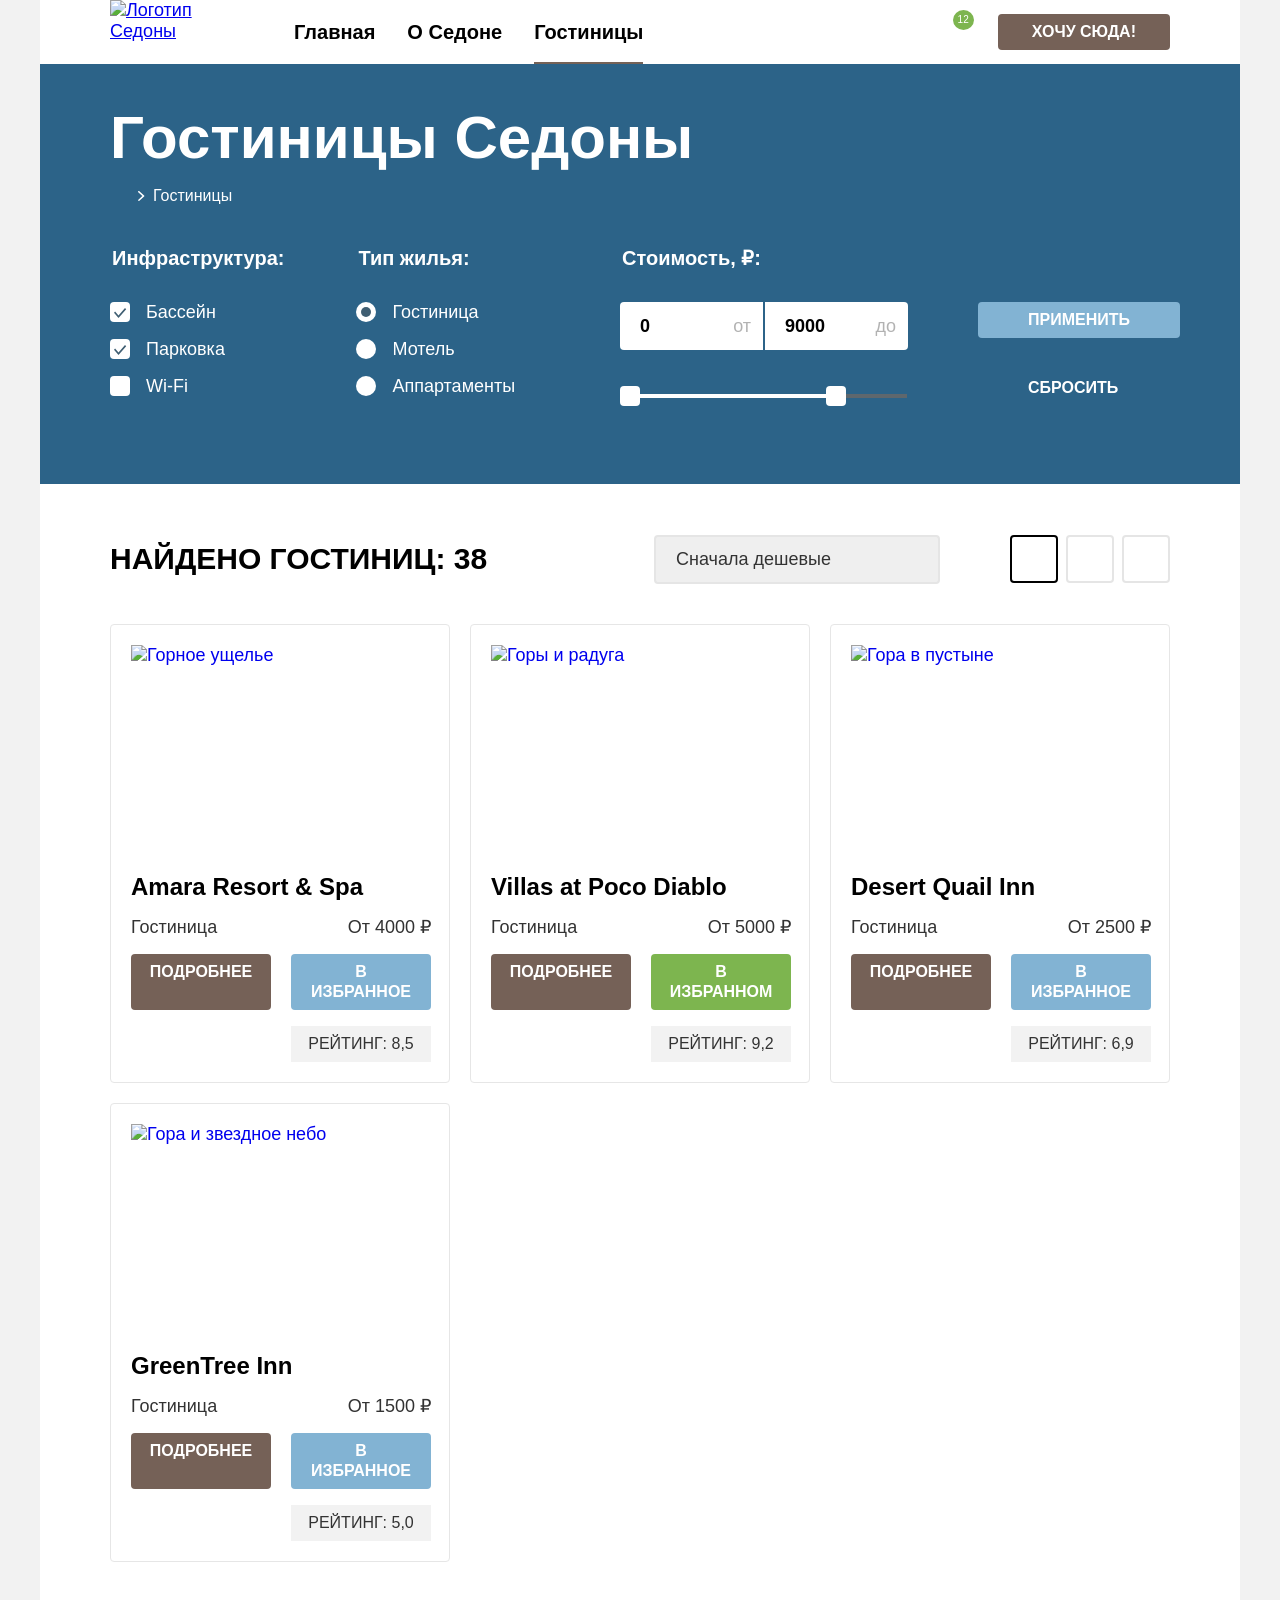
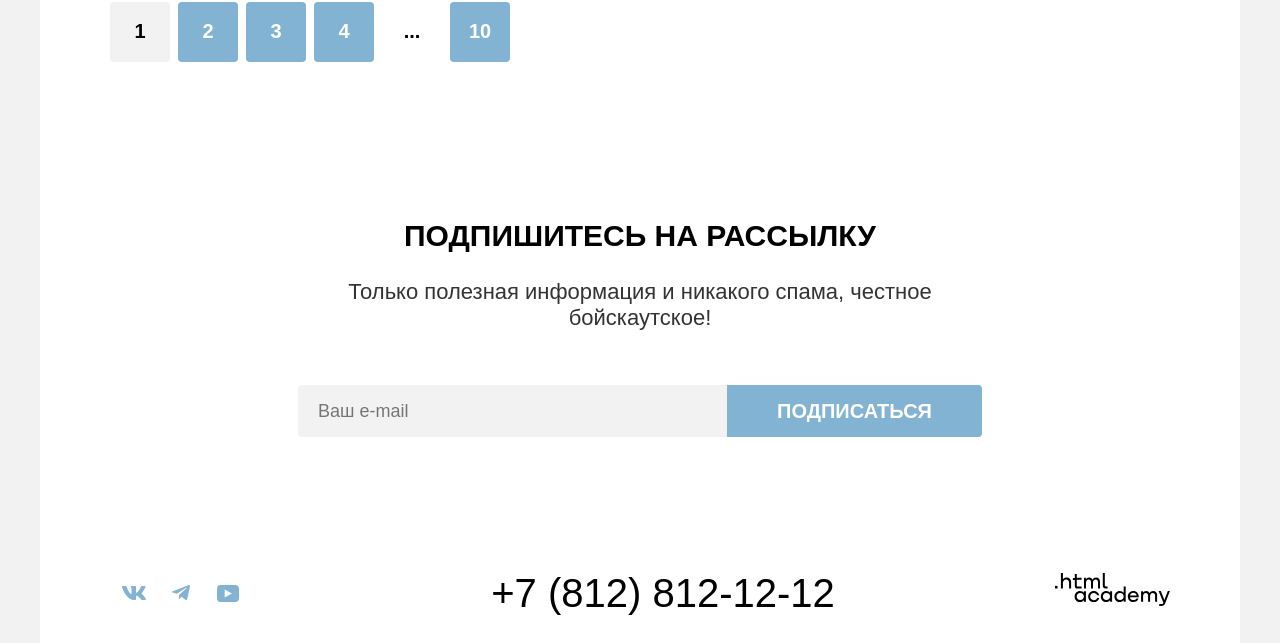
==== commit 0c45159c: "Добавляет стилизацию форм" ====
--- a/catalog.html
+++ b/catalog.html
@@ -59,58 +59,92 @@
           <section class="filters">
             <h2 class="visually-hidden">Фильтры поиска</h2>
             <form class="filters-form" action="https://echo.htmlacademy.ru/" method="get">
-              <fieldset class="filters-form-group">
-                <legend class="filters-form-title">Инфраструктура</legend>
-                <ul class="filters-form-list">
-                  <li class="filters-form-item">
-                    <label class="control">
-                      <input class="control-input" type="checkbox" name="pool" checked>Бассейн
-                    </label>
-                  </li>
-                  <li class="filters-form-item">
-                    <label class="control">
-                      <input class="control-input" type="checkbox" name="parking" checked>Парковка
-                    </label>
-                  </li>
-                  <li class="filters-form-item">
-                    <label class="control">
-                      <input class="control-input" type="checkbox" name="wi-fi">Wi-Fi
-                    </label>
-                  </li>
-                </ul>
-              </fieldset>
-              <fieldset class="filters-form-group">
-                <legend class="filters-form-title">Тип жилья</legend>
-                <ul class="filters-form-list">
-                  <li class="filters-form-item">
-                    <label class="control">
-                      <input class="control-input" type="radio" name="type-of-housing" value="hotel" checked>Гостиница
-                    </label>
-                  </li>
-                  <li class="filters-form-item">
-                    <label class="control">
-                      <input class="control-input" type="radio" name="type-of-housing" value="motel">Мотель
-                    </label>
-                  </li>
-                  <li class="filters-form-item">
-                    <label class="control">
-                      <input class="control-input" type="radio" name="type-of-housing" value="appartments">Аппартаменты
-                    </label>
-                  </li>
-                </ul>
-              </fieldset>
-              <fieldset class="filters-form-group">
-                <legend class="filters-form-title">Стоимость, ₽:</legend>
-                <label class="visually-hidden" for="min-value">От</label>
-                <input class="text-input" type="text" value="0" id="min-value">
-                <label class="visually-hidden" for="max-value">До</label>
-                <input class="text-input" type="text" value="9000" id="max-value">
-              </fieldset>
-              <fieldset class="filters-form-group">
-                <legend class="filters-form-title visually-hidden">Действия:</legend>
-                <button class="button button-second filters-submit-button" type="submit">Применить</button>
-                <button class="button button-transparent filters-reset-button" type="reset">Сбросить</button>
-              </fieldset>
+              <div class="form-column">
+                <fieldset class="filters-form-group">
+                  <legend class="filters-form-title">Инфраструктура:</legend>
+                  <ul class="filters-form-list">
+                    <li class="filters-form-item">
+                      <label class="control">
+                        <input class="visually-hidden control-input" type="checkbox" name="pool" checked>
+                        <span class="control-mark"></span>
+                        <span class="control-label">Бассейн</span>
+                      </label>
+                    </li>
+                    <li class="filters-form-item">
+                      <label class="control">
+                        <input class="visually-hidden control-input" type="checkbox" name="parking" checked>
+                        <span class="control-mark"></span>
+                        <span class="control-label">Парковка</span>
+                      </label>
+                    </li>
+                    <li class="filters-form-item">
+                      <label class="control">
+                        <input class="visually-hidden control-input" type="checkbox" name="wi-fi">
+                        <span class="control-mark"></span>
+                        <span class="control-label">Wi-Fi</span>
+                      </label>
+                    </li>
+                  </ul>
+                </fieldset>
+                <fieldset class="filters-form-group">
+                  <legend class="filters-form-title">Тип жилья:</legend>
+                  <ul class="filters-form-list">
+                    <li class="filters-form-item">
+                      <label class="control">
+                        <input class="visually-hidden control-input" type="radio" name="type-of-housing" value="hotel" checked>
+                        <span class="control-mark"></span>
+                        <span class="control-label">Гостиница</span>
+                      </label>
+                    </li>
+                    <li class="filters-form-item">
+                      <label class="control">
+                        <input class="visually-hidden control-input" type="radio" name="type-of-housing" value="motel">
+                        <span class="control-mark"></span>
+                        <span class="control-label">Мотель</span>
+                      </label>
+                    </li>
+                    <li class="filters-form-item">
+                      <label class="control">
+                        <input class="visually-hidden control-input" type="radio" name="type-of-housing" value="appartments">
+                        <span class="control-mark"></span>
+                        <span class="control-label">Аппартаменты</span>
+                      </label>
+                    </li>
+                  </ul>
+                </fieldset>
+              </div>
+              <div class="form-column">
+                <fieldset class="filters-form-group">
+                  <legend class="filters-form-title">Стоимость, ₽:</legend>
+                  <div class="range">
+                    <div class="range-wrapper-inputs">
+                      <div class="range-wrapper-input">
+                        <label class="range-input-label" for="min-price">от</label>
+                        <input class="range-input range-input-min" type="number" value="0" name="min-price" id="min-price">
+                      </div>
+                      <div class="range-wrapper-input">
+                        <label class="range-input-label" for="max-price">до</label>
+                        <input class="range-input range-input-max" type="number" value="9000" name="max-price" id="max-price">
+                      </div>
+                    </div>
+                    <div class="range-scale">
+                      <div class="range-bar" style="left: 0; width: 226px">
+                        <button class="range-toggle toggle-min" type="button">
+                          <span class="visually-hidden">Изменить минимальную цену</span>
+                        </button>
+                        <button class="range-toggle toggle-max" type="button">
+                          <span class="visually-hidden">Изменить максимальную цену</span>
+                        </button>
+                      </div>
+                    </div>
+                  </div>
+                </fieldset>
+                <fieldset class="filters-form-group filters-form-group-buttons">
+                  <legend class="filters-form-title visually-hidden">Действия:</legend>
+                  <button class="button button-second filters-submit-button" type="submit">Применить</button>
+                  <button class="button button-transparent filters-reset-button" type="reset">Сбросить</button>
+                </fieldset>
+              </div>
             </form>
           </section>
         </header>
@@ -293,9 +327,9 @@
 
         <section class="footer-logo">
           <h2 class="visually-hidden">Логотип</h2>
-          <a href="https://htmlacademy.ru/">
-            <svg class="footer-logo-icon" width="115" height="33" viewBox="0 0 115 33" fill="none"
-              xmlns="http://www.w3.org/2000/svg">
+          <a class="html-academy-logo" href="https://htmlacademy.ru/">
+            <svg role="img" aria-label="логотип разработчика HTML Academy" width="115" height="33" viewBox="0 0 115 33"
+              fill="none" xmlns="http://www.w3.org/2000/svg">
               <path d="M0 12.9V15.5H2.5V12.9H0Z" fill="black" />
               <path
                 d="M11.6 4.5C10 4.5 8.8 5.2 8 6.2H7.9V0H5.9V15.5H7.9V10.2C7.9 8.1 9.2 6.6 11.2 6.6C13 6.6 14.1 8 14.1 9.8V15.5H16.1V9.4C16.2 6.4 14.3 4.5 11.6 4.5Z"
--- a/styles/style.css
+++ b/styles/style.css
@@ -22,7 +22,8 @@
 
 img {
   max-width: 100%;
-  /* height: auto; */
+  height: auto;
+  object-fit: contain;
 }
 
 html {
@@ -50,8 +51,8 @@
 
 .visually-hidden {
   position: absolute;
-  width: 1px;
-  height: 1px;
+  width: 0;
+  height: 0;
   margin: -1px;
   border: 0;
   padding: 0;
@@ -160,6 +161,8 @@
 
 .navigation-icon:focus-visible {
   outline: 2px solid #000000;
+    outline-offset: -2px;
+
 }
 
 .navigation-icon.search {
@@ -193,15 +196,18 @@
 .navigation-user .navigation-button {
   margin-left: 20px;
   min-width: 160px;
+  padding: 8px 34px;
+  font-size: 16px;
+  line-height: 20px;
 }
 
 .button {
   border: none;
   cursor: pointer;
-  padding: 8px 15px;
+  padding: 8px 50px;
   font-family: inherit;
-  font-size: 16px;
-  line-height: 20px;
+  font-size: 20px;
+  line-height: 36px;
   text-transform: uppercase;
   font-weight: 700;
   color: #ffffff;
@@ -241,9 +247,9 @@
   opacity: 60%;
 }
 
-.button-transparent:focus-visible {
+/* .button-transparent:focus-visible {
   outline: 3px solid #83B3D3;
-}
+} */
 
 .button:active {
   color: rgba(255, 255, 255, 0.3)
@@ -317,7 +323,7 @@
 }
 
 .advantages-title {
-  max-width: 200px;
+  max-width: 172px;
   margin: 0 auto;
 }
 
@@ -417,12 +423,33 @@
   color: #ffffff;
 }
 
+.subscribe-form {
+  display: flex;
+  width: 100%;
+  max-width: 684px;
+  margin: 0 auto;
+}
+
 .email-input {
   font-size: 18px;
   line-height: 24px;
-  color: #000000;
-  opacity: 0.6;
+  color: rgba(0, 0, 0, 0.6);
   font-family: inherit;
+  padding: 12px 20px;
+  background-color: #F2F2F2;
+  flex-grow: 1;
+  border: none;
+  outline: none;
+  border-radius: 4px 0 0 4px;
+}
+
+.email-input:focus-visible {
+  outline: 2px solid #000000;
+  outline-offset: -2px;
+}
+
+.subscribe-button {
+  border-radius: 0 4px 4px 0;;
 }
 
 .page-footer {
@@ -488,29 +515,19 @@
   opacity: 0.3;
 }
 
-.footer-logo-icon:hover path,
-.footer-logo-icon:focus-visible path {
+.html-academy-logo:hover path,
+.html-academy-logo:focus-visible path {
   fill: #756157;
 }
 
-.footer-logo-icon:active {
+.html-academy-logo:active {
   opacity: 0.3;
 }
 
 .inner-header {
-  padding: 35px 70px;
+  padding: 35px 70px 70px;
   color: #ffffff;
   background: #2c6388 url(../images/filters-background.jpg) no-repeat center / cover;
-}
-
-.filters-form-title {
-  font-size: 20px;
-  line-height: 24px;
-  font-weight: 700;
-}
-
-.filters-form {
-  display: flex;
 }
 
 .breadcrumbs {
@@ -554,6 +571,33 @@
   background-size: 13px 21px;
 }
 
+.filters-form {
+  display: flex;
+  justify-content: space-between;
+}
+
+.filters-form-group {
+  border: none;
+  padding: 0;
+  margin: 0;
+}
+
+.filters-form-group:not(:last-child) {
+  margin-right: 70px;
+}
+
+.filters-form .form-column {
+  display: flex;
+  max-width: 550px;
+}
+
+.filters-form-title {
+  font-size: 20px;
+  line-height: 24px;
+  font-weight: 700;
+  margin-bottom: 32px;
+}
+
 .filters-form-list {
   margin: 0;
   padding: 0;
@@ -561,18 +605,165 @@
 
 .filters-form-item {
   list-style: none;
-}
-
-.text-input {
+  margin-bottom: 16px;
+}
+
+.filters-form-item:last-child {
+  margin-bottom: 0;
+}
+
+.control {
+  position: relative;
+  display: block;
+  padding-left: 36px;
+  cursor: pointer;
+  transition: opacity 0.5s;
+}
+
+.control-mark {
+  position: absolute;
+  left: 0;
+  width: 20px;
+  height: 20px;
+  background-color: #ffffff;
+  border-radius: 4px;
+}
+
+.control:hover {
+  opacity: 0.6;
+}
+
+.control:active .control-mark,
+.control:active .control-label {
+  opacity: 0.3;
+}
+
+.control-input:focus-visible + .control-mark{
+  outline: 2px solid #000000;
+
+}
+
+.control-input[type="checkbox"]:checked + .control-mark::before {
+  content: "";
+  position: absolute;
+  top: 6px;
+  left: 4px;
+  width: 13px;
+  height: 10px;
+  background-image: url(../images/icons/check-mark.svg);
+}
+
+.control-input[type="radio"] + .control-mark {
+  border-radius: 50%;
+}
+
+.control-input[type="radio"]:checked + .control-mark::before {
+  content: "";
+  position: absolute;
+  top: 5px;
+  left: 5px;
+  width: 10px;
+  height: 10px;
+  border-radius: 50%;
+  background-color: #3f5e72;
+}
+
+.range-wrapper-inputs {
+  display: flex;
+  gap: 2px;
+  margin-bottom: 44px;
+}
+
+.range-wrapper-input {
+  position: relative;
+}
+
+.range-input {
   font-weight: 700;
   color: #000000;
   font-size: 18px;
   line-height: 24px;
   font-family: inherit;
+  width: 143px;
+  padding: 12px 40px 12px 20px;
+  border: none;
+  -moz-appearance: textfield;
+}
+
+.range-input::-webkit-outer-spin-button,
+.range-input::-webkit-inner-spin-button {
+  -webkit-appearance: none;
+  margin: 0;
+}
+
+.range-input-min {
+  border-radius: 4px 0 0 4px;
+}
+
+.range-input-max {
+  border-radius: 0 4px 4px 0;
+}
+
+.range-input-label {
+  color: rgba(0, 0, 0, 0.3);
+  line-height: 24px;
+  position: absolute;
+  top: 12px;
+  right: 12px;
+}
+
+.range-scale {
+  position: relative;
+  height: 4px;
+  margin-bottom: 16px;
+  background-color: #5e676d;
+  width: 287px;
+}
+
+.range-bar {
+  position: absolute;
+  height: 4px;
+  background-color: #ffffff;
+}
+
+.range-toggle {
+  position: absolute;
+  width: 20px;
+  height: 20px;
+  background: #ffffff;
+  border: none;
+  border-radius: 4px;
+  cursor: pointer;
+}
+
+.range-toggle:active {
+  outline: 2px solid #82b3d3;
+}
+
+.toggle-min {
+  top: -8px;
+  left: 0;
+}
+
+.toggle-max {
+  top: -8px;
+  right: 0;
+}
+
+.filters-form-group-buttons {
+  padding-top: 56px;
+}
+
+.filters-submit-button {
+  font-size: 16px;
+  line-height: 20px;
+  margin-bottom: 32px;
 }
 
 .filters-reset-button {
   background-color: transparent;
+  font-size: 16px;
+  line-height: 20px;
 }
 
 .select-control {
@@ -597,6 +788,16 @@
 
 .catalog-header .select-control {
   margin-right: 70px;
+  padding: 12px 83px 12px 20px;
+  border: 2px solid #E5E5E5;
+  border-radius: 4px;
+  appearance: none;
+  position: relative;
+  background-image: url(../images/icons/arrow-down.svg);
+  background-repeat: no-repeat;
+  background-size: 12px 7px;
+  background-position: right 21px center;
+  cursor: pointer;
 }
 
 .catalog-view-list {
@@ -607,8 +808,6 @@
   flex-wrap: wrap;
   gap: 8px;
 }
-
-.catalog-view-item {}
 
 .view-button {
   color: inherit;
@@ -616,7 +815,6 @@
   width: 48px;
   height: 48px;
   padding: 17px 16px;
-  margin-bottom: 10px;
   background-repeat: no-repeat;
   background-size: 16px 14px;
   background-position: center;
@@ -640,11 +838,6 @@
 .view-button:hover,
 .view-button:active {
   border-color: #000000;
-}
-
-.view-button:focus-visible {
-  outline: none;
-  border-color: #68A2CA;
 }
 
 .hotels-list {
@@ -678,6 +871,7 @@
 
 .hotel-card a {
   text-decoration: none;
+  width: fit-content;
 }
 
 .hotel-card-image {
@@ -688,6 +882,13 @@
 .hotel-card p,
 .hotel-card button {
   margin: 0;
+}
+
+.hotel-card .button {
+  width: 140px;
+  padding: 8px 15px;
+  font-size: 16px;
+  line-height: 20px;
 }
 
 .hotel-card-stars {
@@ -726,9 +927,11 @@
   font-size: 16px;
   line-height: 20px;
   text-transform: uppercase;
+  text-align: center;
   background-color: #F2F2F2;
   display: inline-block;
-  padding: 8px 22px;
+  padding: 8px 15px;
+  width: 140px;
   margin: 0;
 }
 
@@ -753,6 +956,7 @@
   text-align: center;
   padding: 11px 10px 0;
   transition: background-color 0.5s ease;
+  border-radius: 4px;
 }
 
 .pagination-link:hover,
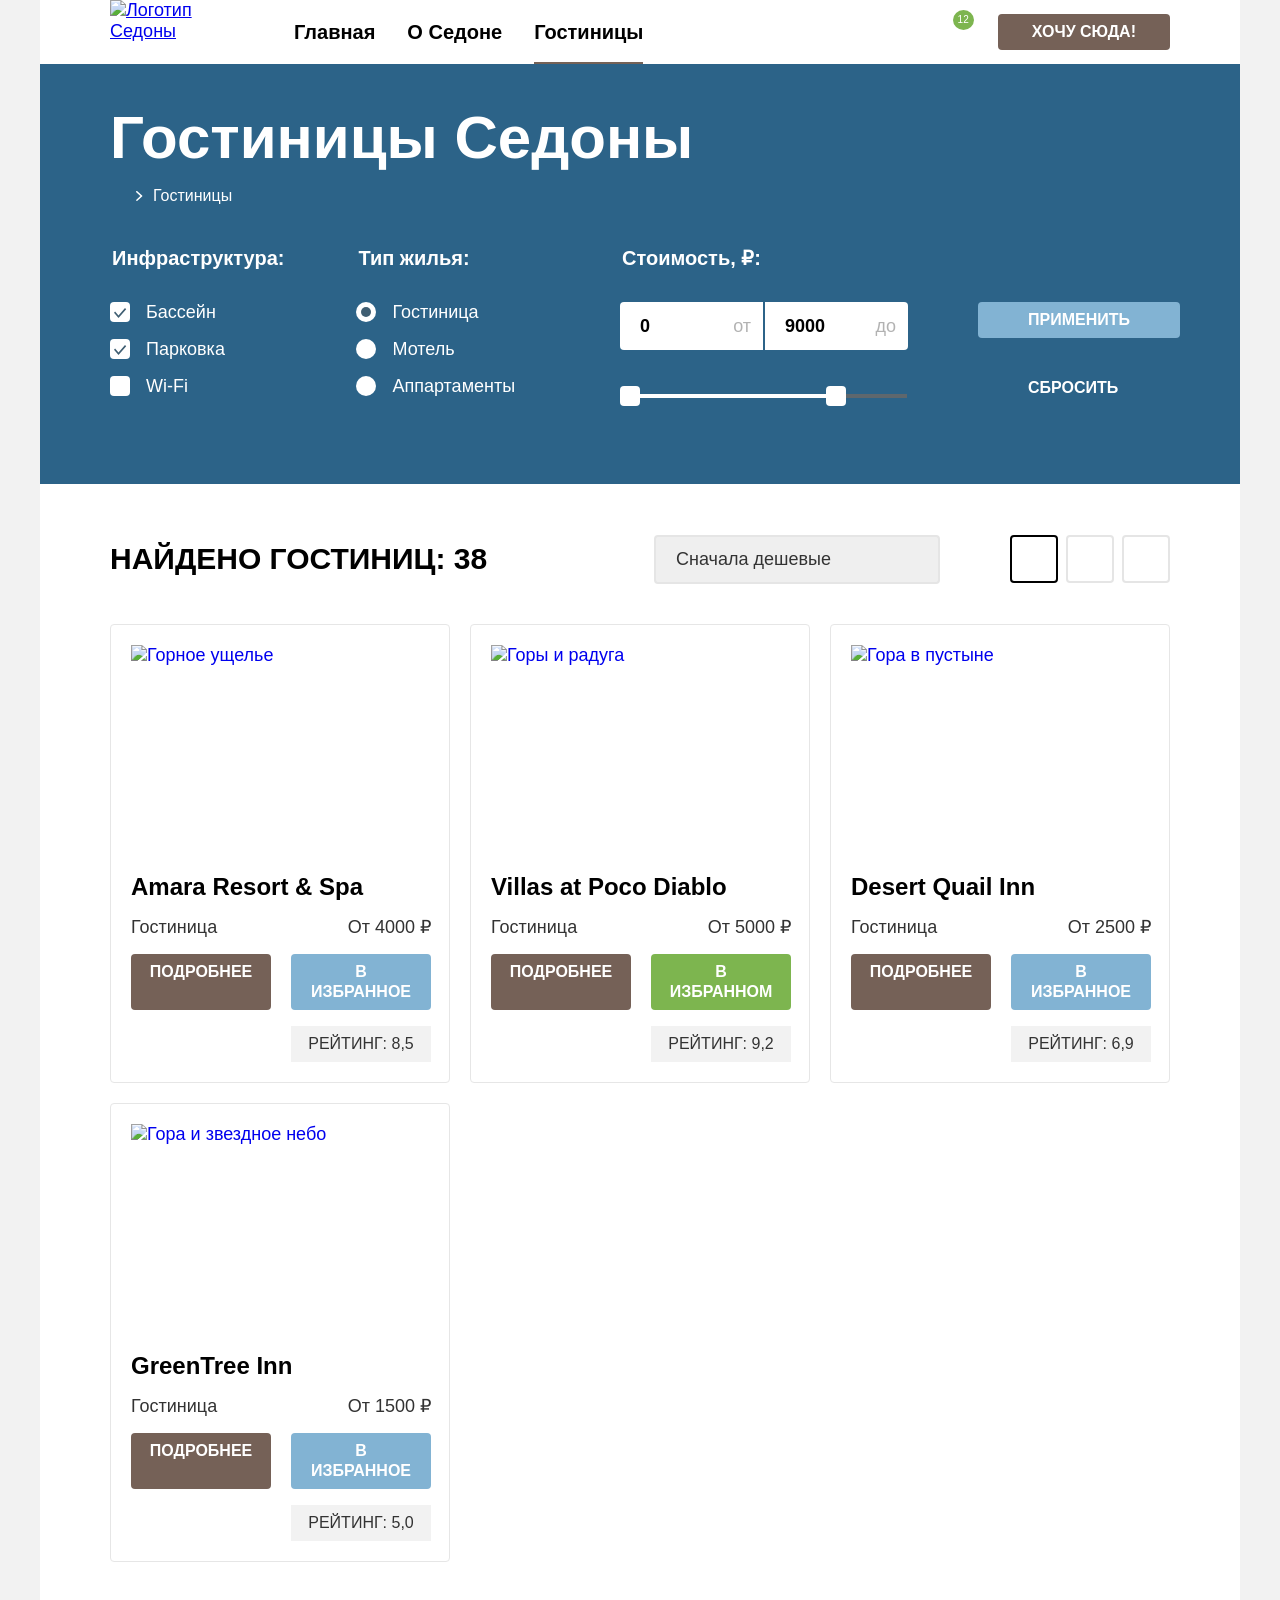
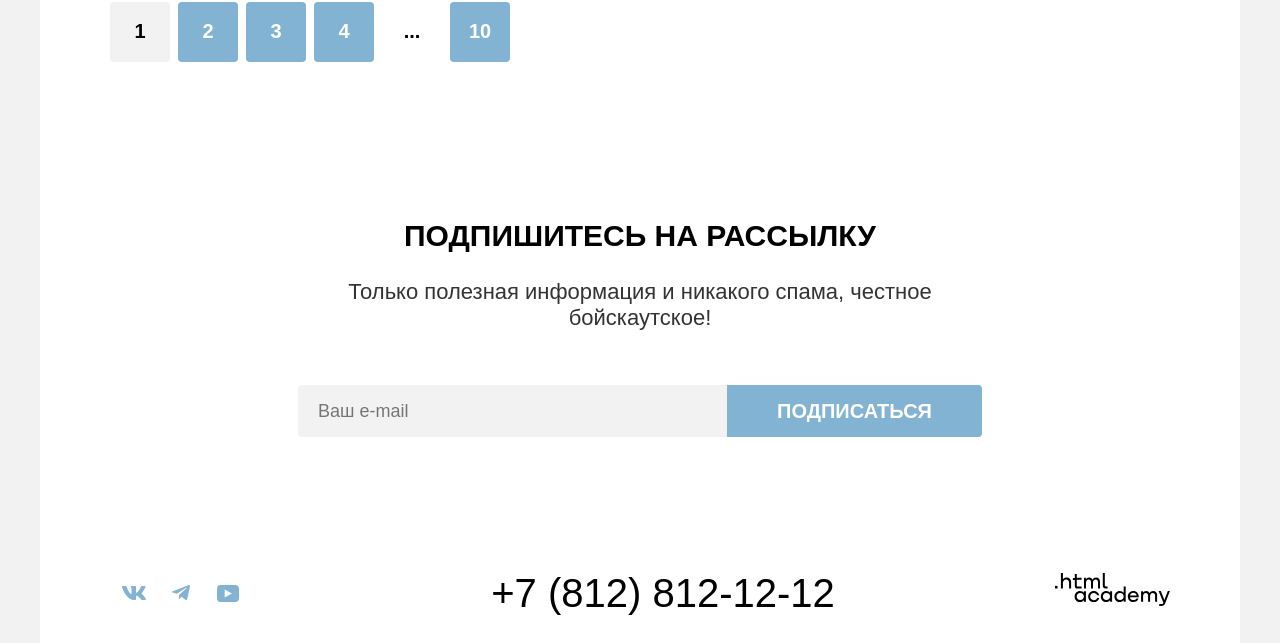
==== commit 3edd2190: "Добавляет модальное окно" ====
--- a/catalog.html
+++ b/catalog.html
@@ -91,7 +91,8 @@
                   <ul class="filters-form-list">
                     <li class="filters-form-item">
                       <label class="control">
-                        <input class="visually-hidden control-input" type="radio" name="type-of-housing" value="hotel" checked>
+                        <input class="visually-hidden control-input" type="radio" name="type-of-housing" value="hotel"
+                          checked>
                         <span class="control-mark"></span>
                         <span class="control-label">Гостиница</span>
                       </label>
@@ -105,7 +106,8 @@
                     </li>
                     <li class="filters-form-item">
                       <label class="control">
-                        <input class="visually-hidden control-input" type="radio" name="type-of-housing" value="appartments">
+                        <input class="visually-hidden control-input" type="radio" name="type-of-housing"
+                          value="appartments">
                         <span class="control-mark"></span>
                         <span class="control-label">Аппартаменты</span>
                       </label>
@@ -120,11 +122,13 @@
                     <div class="range-wrapper-inputs">
                       <div class="range-wrapper-input">
                         <label class="range-input-label" for="min-price">от</label>
-                        <input class="range-input range-input-min" type="number" value="0" name="min-price" id="min-price">
+                        <input class="range-input range-input-min" type="number" value="0" name="min-price"
+                          id="min-price">
                       </div>
                       <div class="range-wrapper-input">
                         <label class="range-input-label" for="max-price">до</label>
-                        <input class="range-input range-input-max" type="number" value="9000" name="max-price" id="max-price">
+                        <input class="range-input range-input-max" type="number" value="9000" name="max-price"
+                          id="max-price">
                       </div>
                     </div>
                     <div class="range-scale">
@@ -367,6 +371,63 @@
           </a>
         </section>
       </footer>
+      <div class="modal-overlay modal-overlay-close">
+        <div class="modal modal-hotel-search">
+          <button class="modal-close-button">
+            <span class="visually-hidden">Закрыть</span>
+          </button>
+          <section class="modal-content">
+            <h2 class="modal-title">Поиск гостиницы в Седоне</h2>
+            <form class="search-form">
+              <div class="field-group">
+                <label class="field-label" for="check-in">Дата Заезда:</label>
+                <div class="input-wrapper">
+                  <input class="field date" type="text" id="check-in" placeholder="Укажите дату" value="27 апреля 2020">
+                  <p class="message error-text">Мы не можем отправить вас в прошлое.</p>
+                </div>
+              </div>
+
+              <div class="field-group">
+                <label class="field-label" for="check-out">Дата Выезда:</label>
+                <div class="input-wrapper">
+                  <input class="field date" type="text" id="check-out" placeholder="Укажите дату"
+                    value="1 сентября 2023">
+                  <p class="message info-text">На эти даты есть свободные номера. Пока есть.</p>
+                </div>
+              </div>
+
+              <div class="field-group guest-counters">
+                <div class="guest-counter">
+                  <label class="field-label" for="adults">Взрослые:</label>
+                  <div class="counter-controls">
+                    <button type="button" class="minus"></button>
+                    <input class="field" id="adults" type="number" placeholder="1" value="2">
+                    <button type="button" class="plus"></button>
+                  </div>
+                </div>
+                <div class="guest-counter">
+                  <div class="with-tooltip">
+                    <label class="field-label" for="children">Дети:</label>
+                    <div class="tooltip-container">
+                      <span class="tooltip-icon" tabindex="0"></span>
+                      <p class="tooltip-text">
+                        Укажите количество детей, которые будут с вами, возраст которых от 6 до 18 лет. Дети до 6 лет
+                        размещаются бесплатно.
+                      </p>
+                    </div>
+                  </div>
+                  <div class="counter-controls">
+                    <button type="button" class="minus"></button>
+                    <input class="field" id="children" type="number" placeholder="0" value="2">
+                    <button type="button" class="plus"></button>
+                  </div>
+                </div>
+              </div>
+              <button type="submit" class="button button-second">Найти</button>
+            </form>
+          </section>
+        </div>
+      </div>
     </div>
   </body>
 
--- a/styles/style.css
+++ b/styles/style.css
@@ -161,8 +161,7 @@
 
 .navigation-icon:focus-visible {
   outline: 2px solid #000000;
-    outline-offset: -2px;
-
+  outline-offset: -2px;
 }
 
 .navigation-icon.search {
@@ -247,10 +246,6 @@
   opacity: 60%;
 }
 
-/* .button-transparent:focus-visible {
-  outline: 3px solid #83B3D3;
-} */
-
 .button:active {
   color: rgba(255, 255, 255, 0.3)
 }
@@ -449,7 +444,8 @@
 }
 
 .subscribe-button {
-  border-radius: 0 4px 4px 0;;
+  border-radius: 0 4px 4px 0;
+  ;
 }
 
 .page-footer {
@@ -537,16 +533,16 @@
   display: flex;
 }
 
-.breadcrumbs-item:not(:last-child) {
-  margin-right: 28px;
+.breadcrumbs-item:not(:first-child) {
+  margin-left: 28px;
   position: relative;
 }
 
-.breadcrumbs-item:not(:last-child)::after {
+.breadcrumbs-item:not(:first-child)::before {
   content: "";
   position: absolute;
   top: 50%;
-  right: -20px;
+  left: -17px;
   transform: translateY(-50%);
   width: 7px;
   height: 10px;
@@ -559,6 +555,7 @@
 .breadcrumbs-link {
   color: inherit;
   font-size: 16px;
+  transition: opacity 0.5s;
 }
 
 .breadcrumbs-item:first-child .breadcrumbs-link {
@@ -571,6 +568,14 @@
   background-size: 13px 21px;
 }
 
+.breadcrumbs-item:not(:last-child) .breadcrumbs-link:hover {
+  opacity: 0.6;
+}
+
+.breadcrumbs-item:not(:last-child) .breadcrumbs-link:active {
+  opacity: 0.3;
+}
+
 .filters-form {
   display: flex;
   justify-content: space-between;
@@ -638,7 +643,7 @@
   opacity: 0.3;
 }
 
-.control-input:focus-visible + .control-mark{
+.control-input:focus-visible + .control-mark {
   outline: 2px solid #000000;
 
 }
@@ -786,7 +791,7 @@
   margin: 7px auto 7px 0;
 }
 
-.catalog-header .select-control {
+.select-control {
   margin-right: 70px;
   padding: 12px 83px 12px 20px;
   border: 2px solid #E5E5E5;
@@ -798,6 +803,16 @@
   background-size: 12px 7px;
   background-position: right 21px center;
   cursor: pointer;
+  transition: border-color 0.5s;
+}
+
+.select-control:hover {
+  border-color: #68a2ca;
+}
+
+.select-control:disabled {
+  border-color: rgba(0, 0, 0, 0.3);
+  color: rgba(0, 0, 0, 0.3);
 }
 
 .catalog-view-list {
@@ -820,6 +835,7 @@
   background-position: center;
   border: 2px solid #E5E5E5;
   border-radius: 4px;
+  transition: border-color 0.5s;
 }
 
 .view-button.tile {
@@ -977,3 +993,270 @@
   background-color: transparent;
   color: #000000;
 }
+
+.modal-overlay {
+  position: fixed;
+  top: 0;
+  left: 0;
+  display: flex;
+  width: 100%;
+  height: 100%;
+  background-color: rgba(255, 255, 255, 0.8);
+}
+
+.modal-overlay-close {
+  display: none;
+}
+
+.modal {
+  position: relative;
+  margin: auto;
+  padding: 64px 70px;
+  background-color: #ffffff;
+  border-radius: 30px;
+  box-shadow: 0 4px 4px rgba(0, 0, 0, 0.25);
+}
+
+.modal-hotel-search {
+  width: 717px;
+}
+
+.modal-title {
+  text-transform: uppercase;
+  font-size: 30px;
+  line-height: 36px;
+  margin: 0 0 64px 0;
+}
+
+.modal-close-button {
+  position: absolute;
+  padding: 0;
+  top: 64px;
+  right: 52px;
+  width: 52px;
+  height: 52px;
+  border-radius: 50%;
+  background-color: #f2f2f2;
+  border: none;
+  cursor: pointer;
+  transition: background-color 0.5s;
+}
+
+.modal-close-button::before,
+.modal-close-button::after {
+  content: "";
+  position: absolute;
+  top: 50%;
+  left: 50%;
+  width: 16px;
+  height: 2px;
+  background-color: #000000;
+}
+
+.modal-close-button::before {
+  transform: translate(-50%, -50%) rotate(45deg);
+}
+
+.modal-close-button::after {
+  transform: translate(-50%, -50%) rotate(-45deg);
+}
+
+.modal-close-button:hover {
+  background-color: #e6e6e6;
+}
+
+.modal-close-button:focus-visible {
+  outline: 2px solid #000000;
+}
+
+.modal-close-button:active::before,
+.modal-close-button:active::after {
+  background-color: #a1a1a1;
+}
+
+.modal .field-group {
+  display: flex;
+  margin-bottom: 48px;
+  align-items: center;
+  justify-content: space-between;
+}
+
+.modal .input-wrapper {
+  position: relative;
+  flex-grow: 1;
+}
+
+.modal .field-label {
+  width: 137px;
+  font-size: 18px;
+  line-height: 24px;
+  font-weight: bold;
+  color: #000000;
+}
+
+.modal .field {
+  width: 100%;
+  font-size: 18px;
+  line-height: 24px;
+  font-weight: bold;
+  color: #000000;
+  font-family: "PT Sans", Arial, sans-serif;
+  padding: 12px 40px 12px 20px;
+  background-color: #f2f2f2;
+  border-radius: 4px;
+  border: none;
+}
+
+.modal .field:not([type="number"]):hover {
+  background-color: #e6e6e6;
+}
+
+.field.date {
+  background-image: url(../images/icons/calendar.svg);
+  background-repeat: no-repeat;
+  background-position: center right 22px;
+}
+
+.modal .message {
+  margin: 0;
+  position: absolute;
+  top: 55px;
+  left: 20px;
+}
+
+.message.error-text {
+  color: #FF5757;
+}
+
+.guest-counter {
+  display: flex;
+  align-items: center;
+}
+
+.counter-controls {
+  display: flex;
+  width: 110px;
+  height: 48px;
+}
+
+.counter-controls .field {
+  -moz-appearance: textfield;
+  padding: 0;
+  text-align: center;
+  width: 31px;
+  border-radius: 0;
+}
+
+.counter-controls .field::-webkit-outer-spin-button,
+.counter-controls .field::-webkit-inner-spin-button {
+  -webkit-appearance: none;
+  margin: 0;
+}
+
+.counter-controls button {
+  border: none;
+  padding: 0;
+  width: 40px;
+  background-repeat: no-repeat;
+  background-position: center;
+  cursor: pointer;
+  position: relative;
+}
+
+.counter-controls button::before,
+.counter-controls button::after {
+  content: "";
+  position: absolute;
+  top: 50%;
+  left: 50%;
+  width: 12px;
+  height: 2px;
+  background-color: #cccccc;
+  transform: translate(-50%, -50%);
+  transition: background-color 0.5s;
+}
+
+.counter-controls .plus::after {
+   transform: translate(-50%, -50%) rotate(90deg);
+}
+
+.counter-controls button:hover::before,
+.counter-controls button:hover::after {
+  background-color: #000000;
+}
+
+.counter-controls button:active::before,
+.counter-controls button:active::after {
+  background-color: #cccccc;
+}
+
+.counter-controls .minus {
+  border-radius: 4px 0 0 4px;
+}
+
+.counter-controls .plus {
+  border-radius: 0 4px 4px 0;
+}
+
+.with-tooltip {
+  display: flex;
+  align-items: center;
+  position: relative;
+  min-width: 131px;
+}
+
+.with-tooltip .field-label {
+  width: auto;
+}
+
+.tooltip-container {
+  position: relative;
+  padding: 0 10px;
+}
+
+.tooltip-icon {
+  content: "";
+  display: inline-block;
+  width: 26px;
+  height: 26px;
+  background: #83B3D3 url(../images/icons/info.svg) no-repeat center;
+  border-radius: 50%;
+  cursor: pointer;
+}
+
+.tooltip-text {
+  display: none;
+  width: 256px;
+  background-color: #333333;
+  color: #ffffff;
+  padding: 15px 18px 18px 22px;
+  border-radius: 10px;
+  font-size: 16px;
+  line-height: 20px;
+  position: absolute;
+  margin: 0;
+  left: 50%;
+  transform: translate(-50%);
+  top: 40px;
+  transition: height 0.5s;
+}
+
+.tooltip-text::after {
+  content: "";
+  position: absolute;
+  bottom: 100%;
+  left: 50%;
+  transform: translateX(-50%);
+  border-width: 10px;
+  border-style: solid;
+  border-color: transparent transparent #333333 transparent;
+}
+
+.tooltip-icon:focus + .tooltip-text {
+  display: block;
+}
+
+.modal .button {
+  width: 100%;
+  border-radius: 10px;
+}
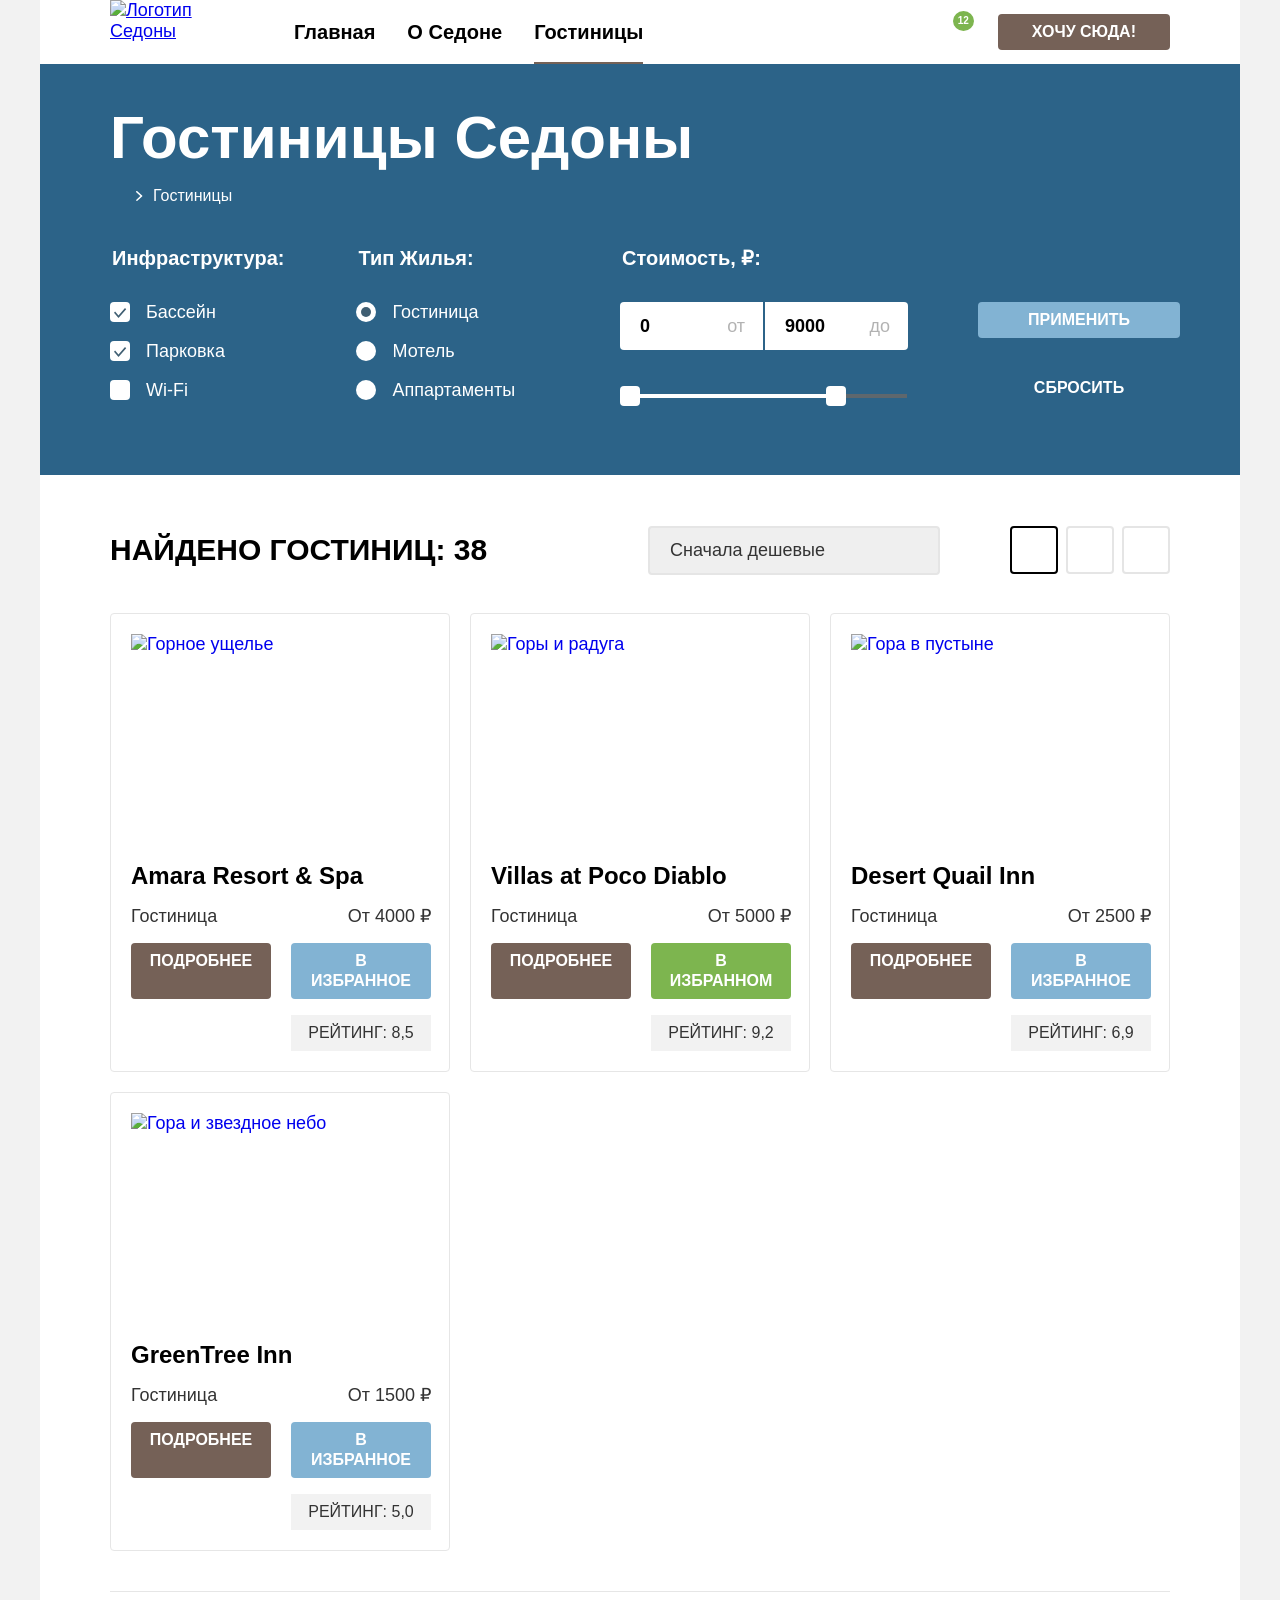
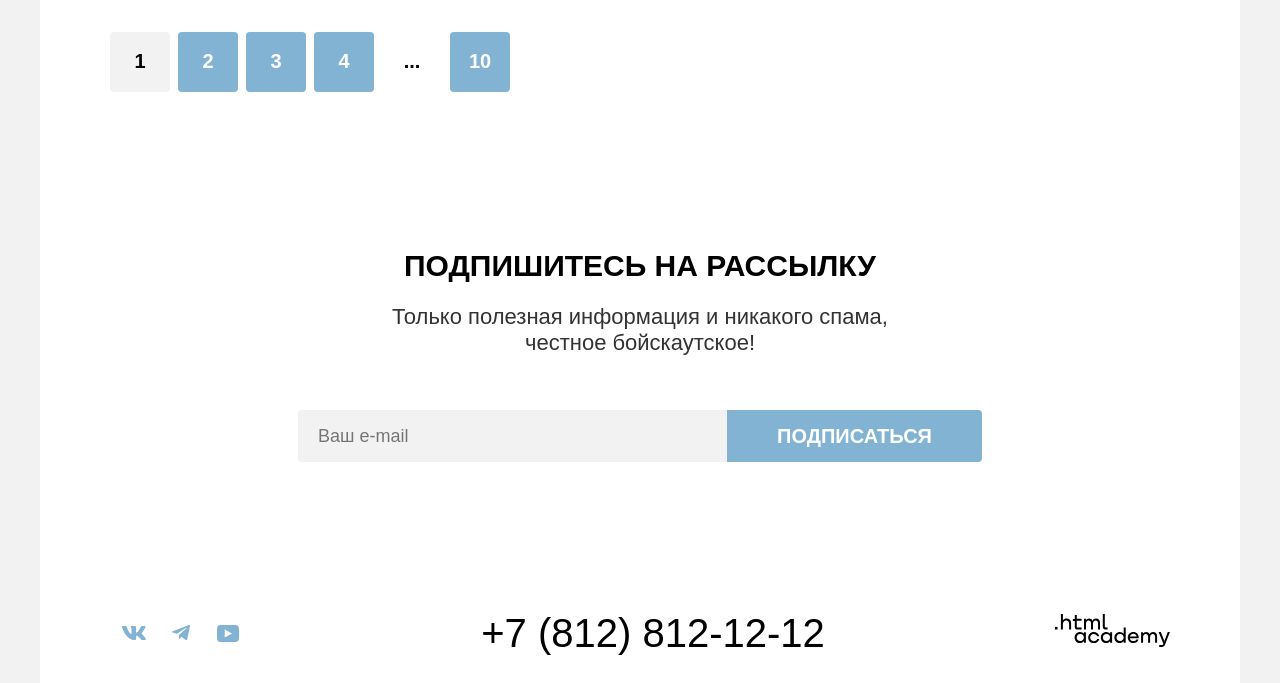
==== commit bfb3e0db: "Добавляет правки по критериям + pixel perfect" ====
--- a/catalog.html
+++ b/catalog.html
@@ -4,12 +4,14 @@
   <head>
     <meta charset="utf-8">
     <title>HTML Academy: Седона</title>
+    <link rel="icon" href="favicon.ico">
+    <link rel="icon" type="image/png" href="images/favicon.png">
     <link rel="stylesheet" href="styles/style.css">
   </head>
 
   <body>
     <div class="page-container">
-      <header class="page-header">
+      <header class="page-header" data-test="header">
         <a class="logo header-logo" href="index.html" aria-current="page">
           <img class="logo-img" src="images/logo-sedona.svg" width="140" height="70" alt="Логотип Седоны">
         </a>
@@ -28,23 +30,25 @@
 
           <ul class="navigation-list navigation-user">
             <li class="navigation-item">
-              <button class="navigation-icon search" type="button"><span class="visually-hidden">Поиск</span></button>
-            </li>
-            <li class="navigation-item">
-              <a href="#" class="navigation-icon favourites">
+              <a href="#" class="navigation-link navigation-icon search">
+                <span class="visually-hidden">Поиск</span>
+              </a>
+            </li>
+            <li class="navigation-item">
+              <a href="#" class="navigation-link navigation-icon favourites">
                 <span class="visually-hidden">В избранном </span>
                 <span class="favourites-number">12</span>
                 <span class="visually-hidden"> гостиниц</span>
               </a>
             </li>
             <li class="navigation-item">
-              <button class="button button-basic navigation-button" type="button">Хочу сюда!</button>
+              <a href="#" class="navigation-link button button-basic navigation-button">Хочу сюда!</a>
             </li>
           </ul>
         </nav>
       </header>
 
-      <main class="main main-inner">
+      <main class="main main-inner" data-test="main">
         <header class="inner-header">
           <h1 class="inner-header-title">Гостиницы Седоны</h1>
           <ul class="breadcrumbs">
@@ -56,7 +60,7 @@
             </li>
           </ul>
 
-          <section class="filters">
+          <section class="filters" data-test="filter">
             <h2 class="visually-hidden">Фильтры поиска</h2>
             <form class="filters-form" action="https://echo.htmlacademy.ru/" method="get">
               <div class="form-column">
@@ -87,7 +91,7 @@
                   </ul>
                 </fieldset>
                 <fieldset class="filters-form-group">
-                  <legend class="filters-form-title">Тип жилья:</legend>
+                  <legend class="filters-form-title">Тип Жилья:</legend>
                   <ul class="filters-form-list">
                     <li class="filters-form-item">
                       <label class="control">
@@ -123,12 +127,12 @@
                       <div class="range-wrapper-input">
                         <label class="range-input-label" for="min-price">от</label>
                         <input class="range-input range-input-min" type="number" value="0" name="min-price"
-                          id="min-price">
+                          id="min-price" placeholder="0">
                       </div>
                       <div class="range-wrapper-input">
                         <label class="range-input-label" for="max-price">до</label>
                         <input class="range-input range-input-max" type="number" value="9000" name="max-price"
-                          id="max-price">
+                          id="max-price" placeholder="9000">
                       </div>
                     </div>
                     <div class="range-scale">
@@ -153,9 +157,9 @@
           </section>
         </header>
 
-        <section class="catalog">
+        <section class="catalog" data-test="catalog">
           <div class="catalog-header">
-            <h2>Найдено гостиниц: 38</h2>
+            <h2>Найдено гостиниц: <span class="hotel-amount">38</span></h2>
             <select class="select-control" name="sorting" aria-label="Сортировка">
               <option value="cheap">Сначала дешевые</option>
               <option value="expensive">Сначала дорогие</option>
@@ -182,7 +186,7 @@
 
           <ul class="hotels-list">
             <li class="hotel-card">
-              <a class="hotel-card-link" href="#">
+              <a class="hotel-card-link" href="#" tabindex="-1">
                 <img class="hotel-card-image" src="images/catalog/hotel-1.jpg" width="300" height="212"
                   alt="Горное ущелье">
               </a>
@@ -190,16 +194,16 @@
                 <h3 class="hotel-card-title">Amara Resort & Spa</h3>
               </a>
               <p class="hotel-card-type">Гостиница</p>
-              <p class="hotel-card-price">От 4000 ₽</p>
+              <p class="hotel-card-price">От <span class="hotel-price">4000</span> ₽</p>
               <a class="button button-basic about" href="#">Подробнее</a>
-              <button class="button button-second to-favourites">В избранное</button>
+              <button class="button button-second to-favourites" type="button">В избранное</button>
               <p class="hotel-card-stars four-stars">
                 <span class="visually-hidden">Отель 4 звезды</span>
               </p>
-              <p class="hotel-card-rating">Рейтинг: 8,5</p>
+              <p class="hotel-card-rating">Рейтинг: <span class="hotel-rating">8,5</span></p>
             </li>
             <li class="hotel-card">
-              <a class="hotel-card-link" href="#">
+              <a class="hotel-card-link" href="#" tabindex="-1">
                 <img class="hotel-card-image" src="images/catalog/hotel-2.jpg" width="300" height="212"
                   alt="Горы и радуга">
               </a>
@@ -207,16 +211,16 @@
                 <h3 class="hotel-card-title">Villas at Poco Diablo</h3>
               </a>
               <p class="hotel-card-type">Гостиница</p>
-              <p class="hotel-card-price">От 5000 ₽</p>
+              <p class="hotel-card-price">От <span class="hotel-price">5000</span> ₽</p>
               <a class="button button-basic about" href="#">Подробнее</a>
-              <button class="button button-selected to-favourites">В избранном</button>
+              <button class="button button-selected to-favourites" type="button">В избранном</button>
               <p class="hotel-card-stars four-stars">
                 <span class="visually-hidden">Отель 4 звезды</span>
               </p>
-              <p class="hotel-card-rating">Рейтинг: 9,2</p>
+              <p class="hotel-card-rating">Рейтинг: <span class="hotel-rating">9,2</span></p>
             </li>
             <li class="hotel-card">
-              <a class="hotel-card-link" href="#">
+              <a class="hotel-card-link" href="#" tabindex="-1">
                 <img class="hotel-card-image" src="images/catalog/hotel-3.jpg" width="300" height="212"
                   alt="Гора в пустыне">
               </a>
@@ -224,16 +228,16 @@
                 <h3 class="hotel-card-title">Desert Quail Inn</h3>
               </a>
               <p class="hotel-card-type">Гостиница</p>
-              <p class="hotel-card-price">От 2500 ₽</p>
+              <p class="hotel-card-price">От <span class="hotel-price">2500</span> ₽</p>
               <a class="button button-basic about" href="#">Подробнее</a>
-              <button class="button button-second to-favourites">В избранное</button>
+              <button class="button button-second to-favourites" type="button">В избранное</button>
               <p class="hotel-card-stars three-stars">
                 <span class="visually-hidden">Отель 3 звезды</span>
               </p>
-              <p class="hotel-card-rating">Рейтинг: 6,9</p>
+              <p class="hotel-card-rating">Рейтинг: <span class="hotel-rating">6,9</span></p>
             </li>
             <li class="hotel-card">
-              <a class="hotel-card-link" href="#">
+              <a class="hotel-card-link" href="#" tabindex="-1">
                 <img class="hotel-card-image" src="images/catalog/hotel-4.jpg" width="300" height="212"
                   alt="Гора и звездное небо">
               </a>
@@ -241,13 +245,13 @@
                 <h3 class="hotel-card-title">GreenTree Inn</h3>
               </a>
               <p class="hotel-card-type">Гостиница</p>
-              <p class="hotel-card-price">От 1500 ₽</p>
+              <p class="hotel-card-price">От <span class="hotel-price">1500</span> ₽</p>
               <a class="button button-basic about" href="#">Подробнее</a>
-              <button class="button button-second to-favourites">В избранное</button>
+              <button class="button button-second to-favourites" type="button">В избранное</button>
               <p class="hotel-card-stars two-stars">
                 <span class="visually-hidden">Отель 2 звезды</span>
               </p>
-              <p class="hotel-card-rating">Рейтинг: 5,0</p>
+              <p class="hotel-card-rating">Рейтинг: <span class="hotel-rating">5,0</span></p>
             </li>
           </ul>
 
@@ -273,18 +277,18 @@
           </ul>
         </section>
 
-        <section class="subscribe">
+        <section class="subscribe" data-test="subscribe">
           <h2 class="section-title">Подпишитесь на рассылку</h2>
-          <p class="section-subtitle">Только полезная информация и никакого спама, честное бойскаутское!</p>
-          <form class="subscribe-form" action="https://echo.htmlacademy.ru/" method="post">
+          <p class="section-subtitle">Только полезная информация и никакого спама, <br> честное бойскаутское!</p>
+          <form class="subscribe-form" action="https://echo.htmlacademy.ru/" method="get">
             <span class="visually-hidden">Укажите ваш Email</span>
-            <input class="email-input" type="email" name="email" placeholder="Ваш e-mail">
+            <input class="email-input" type="email" name="email" placeholder="Ваш e-mail" required>
             <button class="button button-second subscribe-button" type="submit">Подписаться</button>
           </form>
         </section>
       </main>
 
-      <footer class="page-footer">
+      <footer class="page-footer" data-test="footer">
         <section class="footer-social">
           <h2 class="visually-hidden">Социальные сети</h2>
           <ul class="social-list">
@@ -371,18 +375,20 @@
           </a>
         </section>
       </footer>
+
       <div class="modal-overlay modal-overlay-close">
         <div class="modal modal-hotel-search">
-          <button class="modal-close-button">
+          <button class="modal-close-button" type="button">
             <span class="visually-hidden">Закрыть</span>
           </button>
           <section class="modal-content">
             <h2 class="modal-title">Поиск гостиницы в Седоне</h2>
-            <form class="search-form">
+            <form class="search-form" action="https://echo.htmlacademy.ru/" method="get">
               <div class="field-group">
                 <label class="field-label" for="check-in">Дата Заезда:</label>
                 <div class="input-wrapper">
-                  <input class="field date" type="text" id="check-in" placeholder="Укажите дату" value="27 апреля 2020">
+                  <input class="field date" type="text" name="check-in" id="check-in" placeholder="Укажите дату"
+                    value="27 апреля 2020" required>
                   <p class="message error-text">Мы не можем отправить вас в прошлое.</p>
                 </div>
               </div>
@@ -390,8 +396,8 @@
               <div class="field-group">
                 <label class="field-label" for="check-out">Дата Выезда:</label>
                 <div class="input-wrapper">
-                  <input class="field date" type="text" id="check-out" placeholder="Укажите дату"
-                    value="1 сентября 2023">
+                  <input class="field date" type="text" name="check-out" id="check-out" placeholder="Укажите дату"
+                    value="1 сентября 2023" required>
                   <p class="message info-text">На эти даты есть свободные номера. Пока есть.</p>
                 </div>
               </div>
@@ -401,7 +407,7 @@
                   <label class="field-label" for="adults">Взрослые:</label>
                   <div class="counter-controls">
                     <button type="button" class="minus"></button>
-                    <input class="field" id="adults" type="number" placeholder="1" value="2">
+                    <input class="field" name="adults" id="adults" type="number" placeholder="1" value="2" required>
                     <button type="button" class="plus"></button>
                   </div>
                 </div>
@@ -418,7 +424,7 @@
                   </div>
                   <div class="counter-controls">
                     <button type="button" class="minus"></button>
-                    <input class="field" id="children" type="number" placeholder="0" value="2">
+                    <input class="field" name="children" id="children" type="number" placeholder="0" value="2">
                     <button type="button" class="plus"></button>
                   </div>
                 </div>
--- a/styles/style.css
+++ b/styles/style.css
@@ -1,3 +1,10 @@
+/*
+* Prefixed by https://autoprefixer.github.io
+* PostCSS: v8.4.14,
+* Autoprefixer: v10.4.7
+* Browsers: >2% and last 1 version
+*/
+
 @font-face {
   font-family: "PT Sans";
   src: url("../fonts/ptsans-400.woff2") format("woff2");
@@ -21,7 +28,7 @@
 }
 
 img {
-  max-width: 100%;
+ max-width: 100%;
   height: auto;
   object-fit: contain;
 }
@@ -51,13 +58,14 @@
 
 .visually-hidden {
   position: absolute;
-  width: 0;
-  height: 0;
+  width: 1px;
+  height: 1px;
   margin: -1px;
   border: 0;
   padding: 0;
   white-space: nowrap;
-  clip-path: inset(100%);
+  -webkit-clip-path: inset(100%);
+          clip-path: inset(100%);
   clip: rect(0 0 0 0);
   overflow: hidden;
 }
@@ -85,6 +93,7 @@
   line-height: 28px;
   text-transform: uppercase;
   color: #000000;
+  margin: 0 auto 30px;
 }
 
 .page-header {
@@ -96,6 +105,7 @@
   margin-right: 28px;
   margin-bottom: -6px;
   z-index: 1;
+  min-width: 140px;
 }
 
 .logo-img {
@@ -165,31 +175,31 @@
 }
 
 .navigation-icon.search {
-  background-image: url(../images/icons/search-icon.svg);
+  background-image: url("../images/icons/search-icon.svg");
 }
 
 .navigation-icon.favourites {
-  background-image: url(../images/icons/favourites-icon.svg);
+  background-image: url("../images/icons/favourites-icon.svg");
   position: relative;
   text-decoration: none;
 }
 
 .navigation-link:hover,
 .navigation-icon:hover {
-  background-color: #F2F2F2;
+  background-color: #f2f2f2;
   transition: background-color 0.5s ease;
 }
 
 .navigation-user .favourites-number {
   font-size: 10px;
   line-height: 10px;
-  background-color: #7DB54F;
+  background-color: #7db54f;
   color: #ffffff;
   border-radius: 50%;
   padding: 5px;
   position: absolute;
-  right: 4px;
-  top: 10px;
+  left: 19px;
+  top: 11px;
 }
 
 .navigation-user .navigation-button {
@@ -198,12 +208,14 @@
   padding: 8px 34px;
   font-size: 16px;
   line-height: 20px;
+  text-decoration: none;
 }
 
 .button {
   border: none;
   cursor: pointer;
   padding: 8px 50px;
+  max-width: 700px;
   font-family: inherit;
   font-size: 20px;
   line-height: 36px;
@@ -225,21 +237,21 @@
 }
 
 .button-second {
-  background-color: #82B3D3;
+  background-color: #82b3d3;
 }
 
 .button-second:hover,
 .button-second:focus-visible {
-  background-color: #68A2CA;
+  background-color: #68a2ca;
 }
 
 .button-selected {
-  background-color: #7DB54F;
+  background-color: #7db54f;
 }
 
 .button-selected:hover,
 .button-selected:focus-visible {
-  background-color: #6C9E42;
+  background-color: #6c9e42;
 }
 
 .button-transparent:hover {
@@ -251,12 +263,26 @@
 }
 
 .button:disabled {
-  background-color: #E5E5E5;
+  background-color: #e5e5e5;
 }
 
 .hero {
-  background: #2c6388 url(../images/hero-background.jpg) no-repeat center / cover;
+  background: #2c6388 url("../images/hero-background.jpg") no-repeat center / cover;
   padding: 51px 20px 82px;
+  min-height: 485px;
+  position: relative;
+}
+
+.hero::after {
+  content: "";
+  position: absolute;
+  bottom: 0;
+  left: 0;
+  right: 0;
+  height: 57px;
+  background-image: url("../images/hero-divider.svg");
+  background-repeat: no-repeat;
+  background-size: 100% 100%;
 }
 
 .hero-image {
@@ -271,16 +297,24 @@
   line-height: 36px;
   font-weight: 700;
   max-width: 620px;
+  margin: 0 auto 20px;
+  text-align: center;
+}
+
+.section-title-advantages {
   margin: 0 auto 25px;
-  text-align: center;
 }
 
 .section-subtitle {
   font-size: 22px;
   line-height: 26px;
   text-align: center;
-  margin: 0 auto 69px;
-  max-width: 600px;
+  max-width: 655px;
+  margin: 0 auto 64px;
+}
+
+.section-subtitle-advantages {
+  margin: 0 auto 90px;
 }
 
 .section-subtitle:has(+ button),
@@ -307,7 +341,8 @@
 }
 
 .advantages-text {
-  padding: 112px 85px;
+  padding: 112px 85px 95px;
+  min-width: 33.33%;
   text-align: center;
 }
 
@@ -340,7 +375,7 @@
 }
 
 .advantages-item.advantage-with-image {
-  background-color: #82B3D3;
+  background-color: #82b3d3;
   color: #ffffff;
   width: 100%;
   display: flex;
@@ -351,7 +386,7 @@
 }
 
 .advantages-item.advantage-with-image .advantages-text {
-  padding: 102px 85px;
+  padding: 102px 85px 80px;
 }
 
 .advantages-item.advantage-with-image:last-child {
@@ -373,6 +408,7 @@
   list-style: none;
   text-align: center;
   padding: 81px 85px;
+  min-width: 33.33%;
   max-width: 400px;
 }
 
@@ -392,26 +428,34 @@
 }
 
 .services-item.housing::before {
-  background-image: url(../images/icons/services-house.svg);
+  background-image: url("../images/icons/services-house.svg");
 }
 
 .services-item.food::before {
-  background-image: url(../images/icons/services-food.svg);
+  background-image: url("../images/icons/services-food.svg");
 }
 
 .services-item.souvenirs::before {
-  background-image: url(../images/icons/services-souvenir.svg);
-}
-
-.hotel-search,
-.subscribe {
+  background-image: url("../images/icons/services-souvenir.svg");
+}
+
+.services-description {
+  margin: 0;
+}
+
+.hotel-search {
   padding: 96px 30px;
   text-align: center;
 }
 
+.subscribe {
+  padding: 96px 30px 106px;
+  text-align: center;
+}
+
 .subscribe-with-background {
-  background: #2c6388 url(../images/subscribe-background.jpg) no-repeat center / cover;
-  color: #ffffff
+  background: #2c6388 url("../images/subscribe-background.jpg") no-repeat center / cover;
+  color: #ffffff;
 }
 
 .subscribe-with-background .section-title {
@@ -431,27 +475,23 @@
   color: rgba(0, 0, 0, 0.6);
   font-family: inherit;
   padding: 12px 20px;
-  background-color: #F2F2F2;
+  background-color: #f2f2f2;
   flex-grow: 1;
   border: none;
-  outline: none;
   border-radius: 4px 0 0 4px;
-}
-
-.email-input:focus-visible {
-  outline: 2px solid #000000;
-  outline-offset: -2px;
 }
 
 .subscribe-button {
   border-radius: 0 4px 4px 0;
-  ;
 }
 
 .page-footer {
-  padding: 40px 70px 30px;
-  display: flex;
+  padding: 45px 70px 30px;
+  display: flex;
+  flex-wrap: wrap;
   justify-content: space-between;
+  align-items: center;
+  gap: 20px;
 }
 
 .social-list {
@@ -459,7 +499,6 @@
   padding: 0;
   display: flex;
   flex-wrap: wrap;
-  margin-right: 20px;
   max-width: 300px;
 }
 
@@ -485,6 +524,10 @@
   margin: auto;
 }
 
+.social-icon path {
+  transition: fill 0.5s;
+}
+
 .social-link:hover .social-icon path,
 .social-link:focus-visible .social-icon path {
   fill: #68A2CA;
@@ -492,6 +535,12 @@
 
 .social-link:active .social-icon path {
   opacity: 0.3;
+}
+
+.footer-contacts {
+  display: flex;
+  flex-direction: column;
+  gap: 10px;
 }
 
 
@@ -500,6 +549,7 @@
   line-height: 40px;
   color: #000000;
   text-decoration: none;
+  transition: color 0.5s;
 }
 
 .footer-phone:hover,
@@ -511,6 +561,14 @@
   opacity: 0.3;
 }
 
+.html-academy-logo {
+  display: block;
+}
+
+.html-academy-logo path {
+  transition: fill 0.5s;
+}
+
 .html-academy-logo:hover path,
 .html-academy-logo:focus-visible path {
   fill: #756157;
@@ -521,9 +579,9 @@
 }
 
 .inner-header {
-  padding: 35px 70px 70px;
+  padding: 35px 70px 60px;
   color: #ffffff;
-  background: #2c6388 url(../images/filters-background.jpg) no-repeat center / cover;
+  background: #2c6388 url("../images/filters-background.jpg") no-repeat center / cover;
 }
 
 .breadcrumbs {
@@ -546,7 +604,7 @@
   transform: translateY(-50%);
   width: 7px;
   height: 10px;
-  background-image: url(../images/icons/arrow-right.svg);
+  background-image: url("../images/icons/arrow-right.svg");
   background-repeat: no-repeat;
   background-position: center;
   background-size: contain;
@@ -579,6 +637,7 @@
 .filters-form {
   display: flex;
   justify-content: space-between;
+  gap: 70px;
 }
 
 .filters-form-group {
@@ -604,13 +663,13 @@
 }
 
 .filters-form-list {
-  margin: 0;
+  margin: 0 0 14px 0;
   padding: 0;
 }
 
 .filters-form-item {
   list-style: none;
-  margin-bottom: 16px;
+  margin-bottom: 18px;
 }
 
 .filters-form-item:last-child {
@@ -638,8 +697,12 @@
   opacity: 0.6;
 }
 
-.control:active .control-mark,
-.control:active .control-label {
+.control:active {
+  opacity: 0.3;
+}
+
+.control:has(.control-input:disabled) {
+  cursor: default;
   opacity: 0.3;
 }
 
@@ -655,7 +718,7 @@
   left: 4px;
   width: 13px;
   height: 10px;
-  background-image: url(../images/icons/check-mark.svg);
+  background-image: url("../images/icons/check-mark.svg");
 }
 
 .control-input[type="radio"] + .control-mark {
@@ -714,7 +777,7 @@
   line-height: 24px;
   position: absolute;
   top: 12px;
-  right: 12px;
+  right: 18px;
 }
 
 .range-scale {
@@ -757,6 +820,8 @@
 
 .filters-form-group-buttons {
   padding-top: 56px;
+  display: flex;
+  flex-direction: column;
 }
 
 .filters-submit-button {
@@ -769,6 +834,21 @@
   background-color: transparent;
   font-size: 16px;
   line-height: 20px;
+}
+
+.catalog {
+  padding: 50px 70px 60px;
+}
+
+.catalog-header {
+  display: flex;
+  flex-wrap: wrap;
+  align-items: center;
+  gap: 70px;
+}
+
+.catalog-header h2 {
+  margin: 7px auto 7px 0;
 }
 
 .select-control {
@@ -776,34 +856,19 @@
   line-height: 21px;
   color: #333333;
   font-family: inherit;
-}
-
-.catalog {
-  padding: 50px 70px 60px;
-}
-
-.catalog-header {
-  display: flex;
-  align-items: center
-}
-
-.catalog-header h2 {
-  margin: 7px auto 7px 0;
-}
-
-.select-control {
-  margin-right: 70px;
   padding: 12px 83px 12px 20px;
-  border: 2px solid #E5E5E5;
+  border: 2px solid #e5e5e5;
   border-radius: 4px;
-  appearance: none;
+  -webkit-appearance: none;
+          appearance: none;
   position: relative;
-  background-image: url(../images/icons/arrow-down.svg);
+  background-image: url("../images/icons/arrow-down.svg");
   background-repeat: no-repeat;
   background-size: 12px 7px;
-  background-position: right 21px center;
+  background-position: right 18px center;
   cursor: pointer;
   transition: border-color 0.5s;
+  min-width: 292px;
 }
 
 .select-control:hover {
@@ -833,21 +898,21 @@
   background-repeat: no-repeat;
   background-size: 16px 14px;
   background-position: center;
-  border: 2px solid #E5E5E5;
+  border: 2px solid #e5e5e5;
   border-radius: 4px;
   transition: border-color 0.5s;
 }
 
 .view-button.tile {
-  background-image: url(../images/icons/view-tile.svg);
+  background-image: url("../images/icons/view-tile.svg");
 }
 
 .view-button.desktop {
-  background-image: url(../images/icons/view-desktop.svg);
+  background-image: url("../images/icons/view-desktop.svg");
 }
 
 .view-button.list {
-  background-image: url(../images/icons/view-list.svg);
+  background-image: url("../images/icons/view-list.svg");
 }
 
 .view-button.active,
@@ -858,7 +923,7 @@
 
 .hotels-list {
   margin: 0;
-  padding: 40px 0;
+  padding: 38px 0 40px;
   display: grid;
   grid-template-columns: repeat(3, 1fr);
   gap: 20px;
@@ -868,7 +933,7 @@
   list-style: none;
   max-width: 340px;
   padding: 20px;
-  border: 1px solid #E6E6E6;
+  border: 1px solid #e6e6e6;
   border-radius: 4px;
   display: grid;
   grid-template-columns: repeat(2, 1fr);
@@ -909,7 +974,7 @@
 
 .hotel-card-stars {
   height: 17px;
-  background-image: url(../images/icons/star.svg);
+  background-image: url("../images/icons/star.svg");
   background-repeat: space repeat;
   background-size: contain;
   align-self: center;
@@ -920,19 +985,19 @@
 }
 
 .hotel-card-stars.two-stars {
-  width: 40px;
+  width: 42px;
 }
 
 .hotel-card-stars.three-stars {
-  width: 60px;
+  width: 65px;
 }
 
 .hotel-card-stars.four-stars {
-  width: 80px;
+  width: 87px;
 }
 
 .hotel-card-stars.five-stars {
-  width: 100px;
+  width: 105px;
 }
 
 .hotel-card-price {
@@ -944,7 +1009,7 @@
   line-height: 20px;
   text-transform: uppercase;
   text-align: center;
-  background-color: #F2F2F2;
+  background-color: #f2f2f2;
   display: inline-block;
   padding: 8px 15px;
   width: 140px;
@@ -953,17 +1018,19 @@
 
 .pagination {
   margin: 0;
-  padding: 0;
+  padding: 40px 0 0 0;
   display: flex;
   list-style-type: none;
   gap: 8px;
+  flex-wrap: wrap;
+  border-top: 1px solid #e6e6e6;
 }
 
 .pagination-link {
   display: block;
   min-width: 60px;
   height: 60px;
-  background-color: #82B3D3;
+  background-color: #82b3d3;
   color: #ffffff;
   font-size: 20px;
   line-height: 36px;
@@ -977,7 +1044,7 @@
 
 .pagination-link:hover,
 .pagination-link:focus-visible {
-  background-color: #68A2CA;
+  background-color: #68a2ca;
 }
 
 .pagination-link:active {
@@ -985,7 +1052,7 @@
 }
 
 .pagination-link.current {
-  background-color: #F2F2F2;
+  background-color: #f2f2f2;
   color: #000000;
 }
 
@@ -1002,6 +1069,7 @@
   width: 100%;
   height: 100%;
   background-color: rgba(255, 255, 255, 0.8);
+  z-index: 2
 }
 
 .modal-overlay-close {
@@ -1088,7 +1156,7 @@
 
 .modal .field-label {
   width: 137px;
-  font-size: 18px;
+  font-size: 20px;
   line-height: 24px;
   font-weight: bold;
   color: #000000;
@@ -1112,20 +1180,21 @@
 }
 
 .field.date {
-  background-image: url(../images/icons/calendar.svg);
+  background-image: url("../images/icons/calendar.svg");
   background-repeat: no-repeat;
-  background-position: center right 22px;
+  background-position: center right 19px;
 }
 
 .modal .message {
   margin: 0;
   position: absolute;
-  top: 55px;
+  top: 52px;
   left: 20px;
+  font-size: 16px;
 }
 
 .message.error-text {
-  color: #FF5757;
+  color: #ff5757;
 }
 
 .guest-counter {
@@ -1177,7 +1246,7 @@
 }
 
 .counter-controls .plus::after {
-   transform: translate(-50%, -50%) rotate(90deg);
+  transform: translate(-50%, -50%) rotate(90deg);
 }
 
 .counter-controls button:hover::before,
@@ -1212,6 +1281,8 @@
 .tooltip-container {
   position: relative;
   padding: 0 10px;
+  display: flex;
+  align-items: center;
 }
 
 .tooltip-icon {
@@ -1219,9 +1290,10 @@
   display: inline-block;
   width: 26px;
   height: 26px;
-  background: #83B3D3 url(../images/icons/info.svg) no-repeat center;
+  background: #83B3D3 url("../images/icons/info.svg") no-repeat center;
   border-radius: 50%;
   cursor: pointer;
+
 }
 
 .tooltip-text {
@@ -1229,7 +1301,7 @@
   width: 256px;
   background-color: #333333;
   color: #ffffff;
-  padding: 15px 18px 18px 22px;
+  padding: 21px 18px 23px 22px;
   border-radius: 10px;
   font-size: 16px;
   line-height: 20px;
@@ -1259,4 +1331,5 @@
 .modal .button {
   width: 100%;
   border-radius: 10px;
-}
+  padding: 12px 50px;
+}
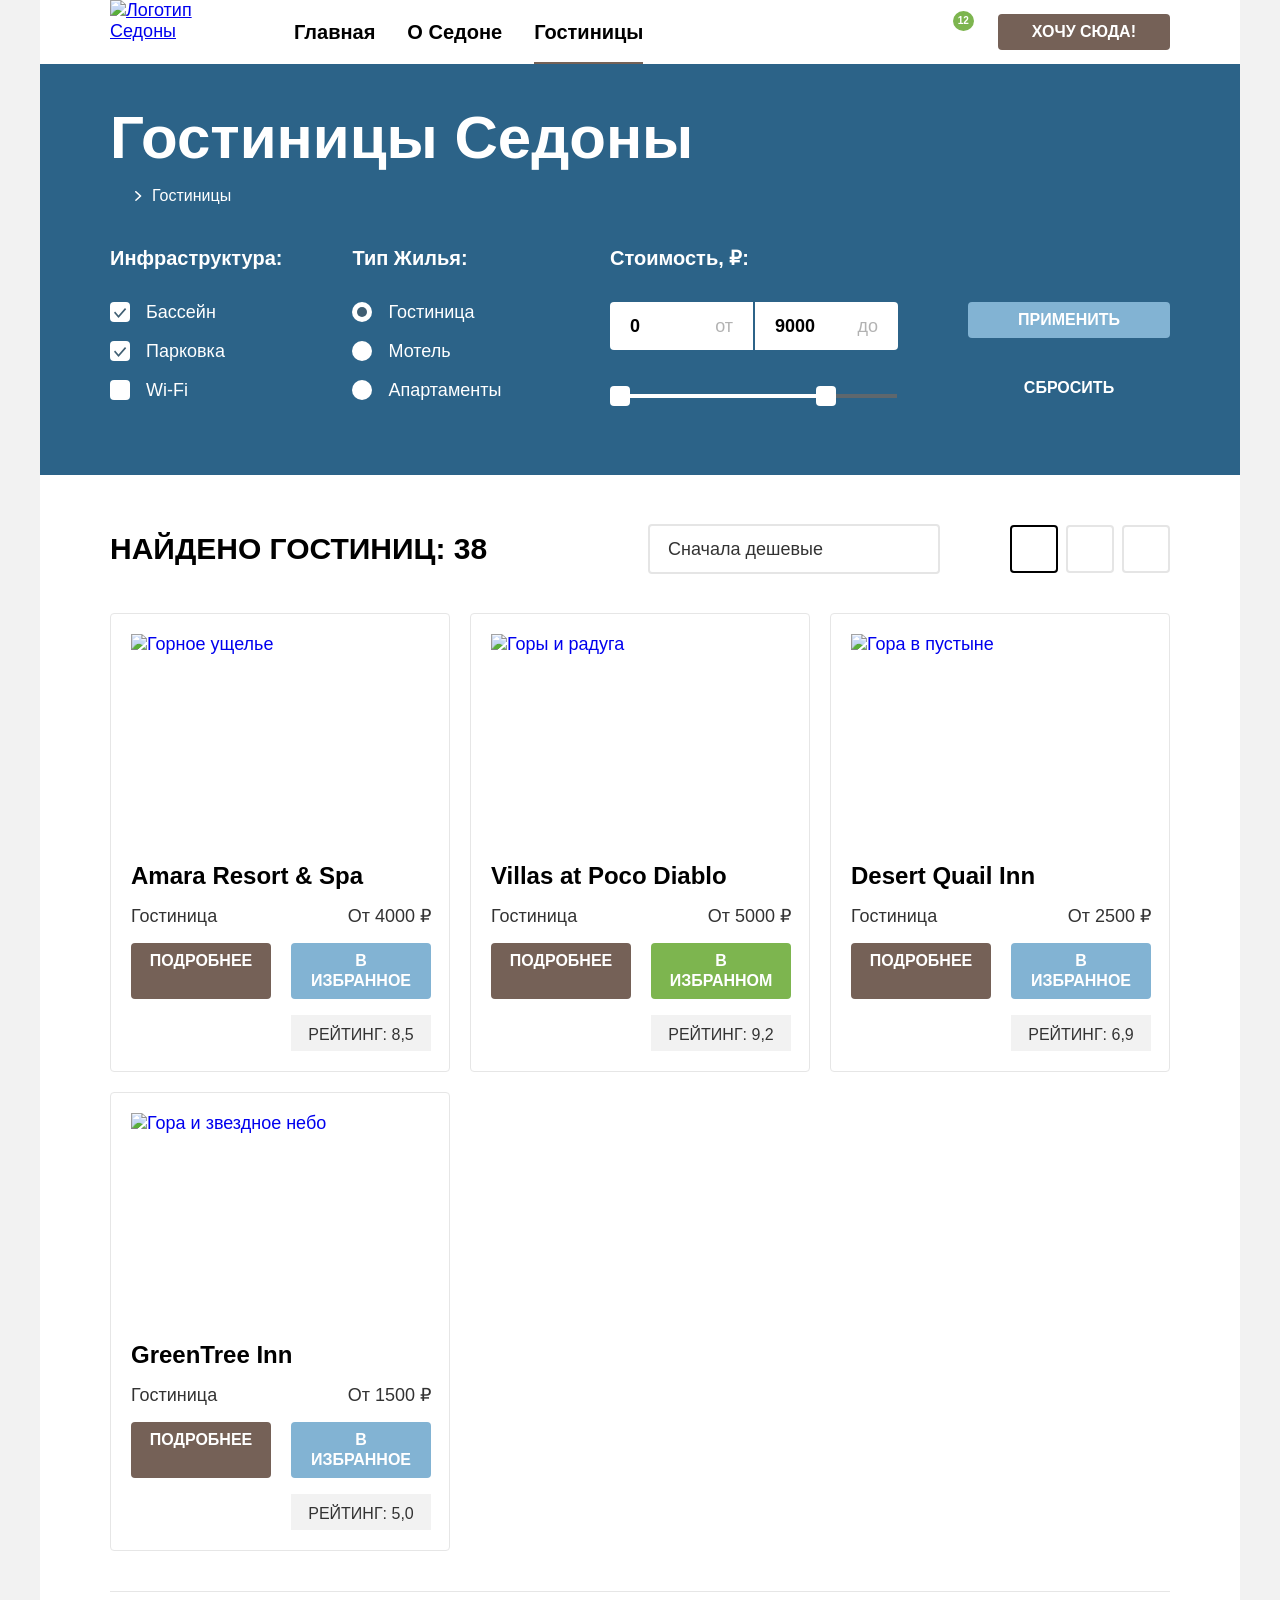
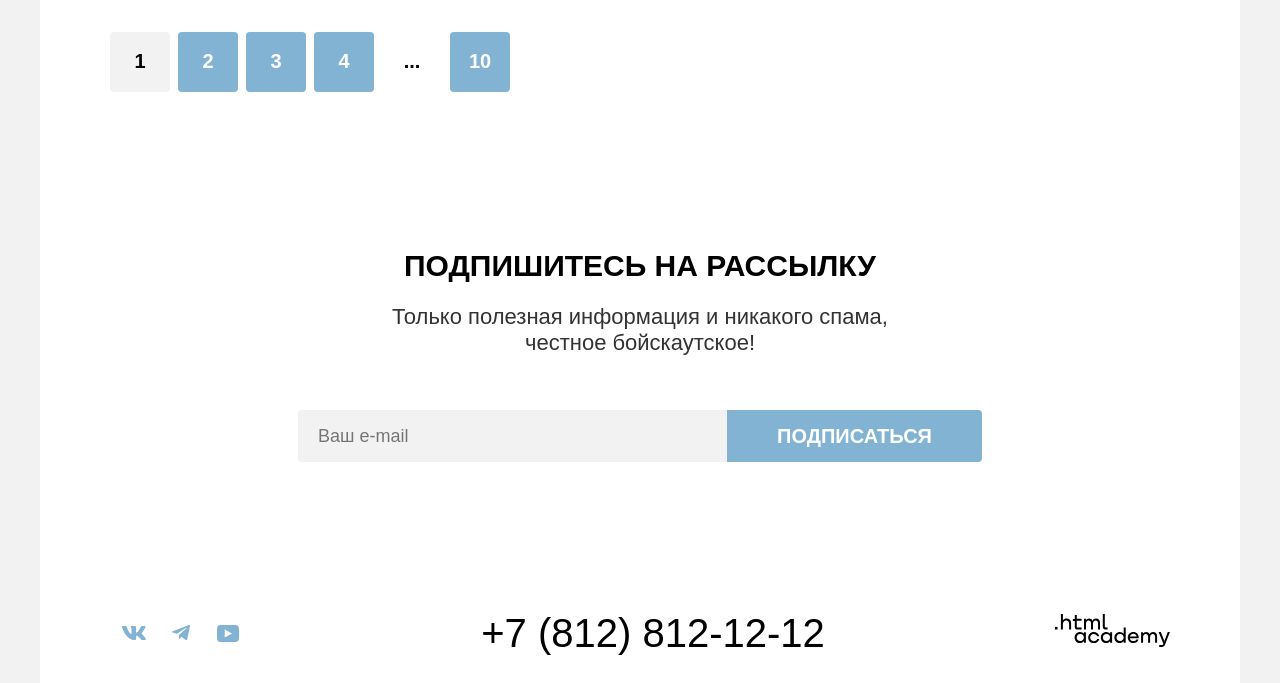
==== commit 70cc4e26: "Добавляет правки для кроссбраузерности и pixel perfect" ====
--- a/catalog.html
+++ b/catalog.html
@@ -113,7 +113,7 @@
                         <input class="visually-hidden control-input" type="radio" name="type-of-housing"
                           value="appartments">
                         <span class="control-mark"></span>
-                        <span class="control-label">Аппартаменты</span>
+                        <span class="control-label">Апартаменты</span>
                       </label>
                     </li>
                   </ul>
--- a/styles/style.css
+++ b/styles/style.css
@@ -28,7 +28,7 @@
 }
 
 img {
- max-width: 100%;
+  max-width: 100%;
   height: auto;
   object-fit: contain;
 }
@@ -296,7 +296,7 @@
   font-size: 30px;
   line-height: 36px;
   font-weight: 700;
-  max-width: 620px;
+  max-width: 630px;
   margin: 0 auto 20px;
   text-align: center;
 }
@@ -387,6 +387,7 @@
 
 .advantages-item.advantage-with-image .advantages-text {
   padding: 102px 85px 80px;
+  max-width: 33.33%;
 }
 
 .advantages-item.advantage-with-image:last-child {
@@ -499,7 +500,7 @@
   padding: 0;
   display: flex;
   flex-wrap: wrap;
-  max-width: 300px;
+  max-width: 145px;
 }
 
 .social-item {
@@ -592,7 +593,7 @@
 }
 
 .breadcrumbs-item:not(:first-child) {
-  margin-left: 28px;
+  margin-left: 27px;
   position: relative;
 }
 
@@ -619,7 +620,7 @@
 .breadcrumbs-item:first-child .breadcrumbs-link {
   display: block;
   width: 15px;
-  height: 21px;
+  height: 20px;
   background-image: url("../images/icons/breadcrumbs-house.svg");
   background-repeat: no-repeat;
   background-position: left center;
@@ -636,6 +637,7 @@
 
 .filters-form {
   display: flex;
+  flex-wrap: wrap;
   justify-content: space-between;
   gap: 70px;
 }
@@ -644,6 +646,7 @@
   border: none;
   padding: 0;
   margin: 0;
+  max-width: 150px;
 }
 
 .filters-form-group:not(:last-child) {
@@ -652,7 +655,7 @@
 
 .filters-form .form-column {
   display: flex;
-  max-width: 550px;
+  flex-wrap: wrap;
 }
 
 .filters-form-title {
@@ -660,6 +663,7 @@
   line-height: 24px;
   font-weight: 700;
   margin-bottom: 32px;
+  padding: 0;
 }
 
 .filters-form-list {
@@ -708,7 +712,6 @@
 
 .control-input:focus-visible + .control-mark {
   outline: 2px solid #000000;
-
 }
 
 .control-input[type="checkbox"]:checked + .control-mark::before {
@@ -753,7 +756,7 @@
   line-height: 24px;
   font-family: inherit;
   width: 143px;
-  padding: 12px 40px 12px 20px;
+  padding: 12px 45px 12px 20px;
   border: none;
   -moz-appearance: textfield;
 }
@@ -777,7 +780,7 @@
   line-height: 24px;
   position: absolute;
   top: 12px;
-  right: 18px;
+  right: 20px;
 }
 
 .range-scale {
@@ -837,14 +840,14 @@
 }
 
 .catalog {
-  padding: 50px 70px 60px;
+  padding: 49px 70px 60px;
 }
 
 .catalog-header {
   display: flex;
   flex-wrap: wrap;
   align-items: center;
-  gap: 70px;
+  gap: 20px 70px;
 }
 
 .catalog-header h2 {
@@ -853,10 +856,10 @@
 
 .select-control {
   font-size: 18px;
-  line-height: 21px;
+  line-height: 22px;
   color: #333333;
   font-family: inherit;
-  padding: 12px 83px 12px 20px;
+  padding: 12px 50px 12px 18px;
   border: 2px solid #e5e5e5;
   border-radius: 4px;
   -webkit-appearance: none;
@@ -869,6 +872,7 @@
   cursor: pointer;
   transition: border-color 0.5s;
   min-width: 292px;
+  background-color: #ffffff;
 }
 
 .select-control:hover {
@@ -923,7 +927,7 @@
 
 .hotels-list {
   margin: 0;
-  padding: 38px 0 40px;
+  padding: 39px 0 40px;
   display: grid;
   grid-template-columns: repeat(3, 1fr);
   gap: 20px;
@@ -958,6 +962,7 @@
 .hotel-card-image {
   display: block;
   object-fit: cover;
+  height: 212px;
 }
 
 .hotel-card p,
@@ -1011,7 +1016,7 @@
   text-align: center;
   background-color: #f2f2f2;
   display: inline-block;
-  padding: 8px 15px;
+  padding: 10px 15px 6px;
   width: 140px;
   margin: 0;
 }
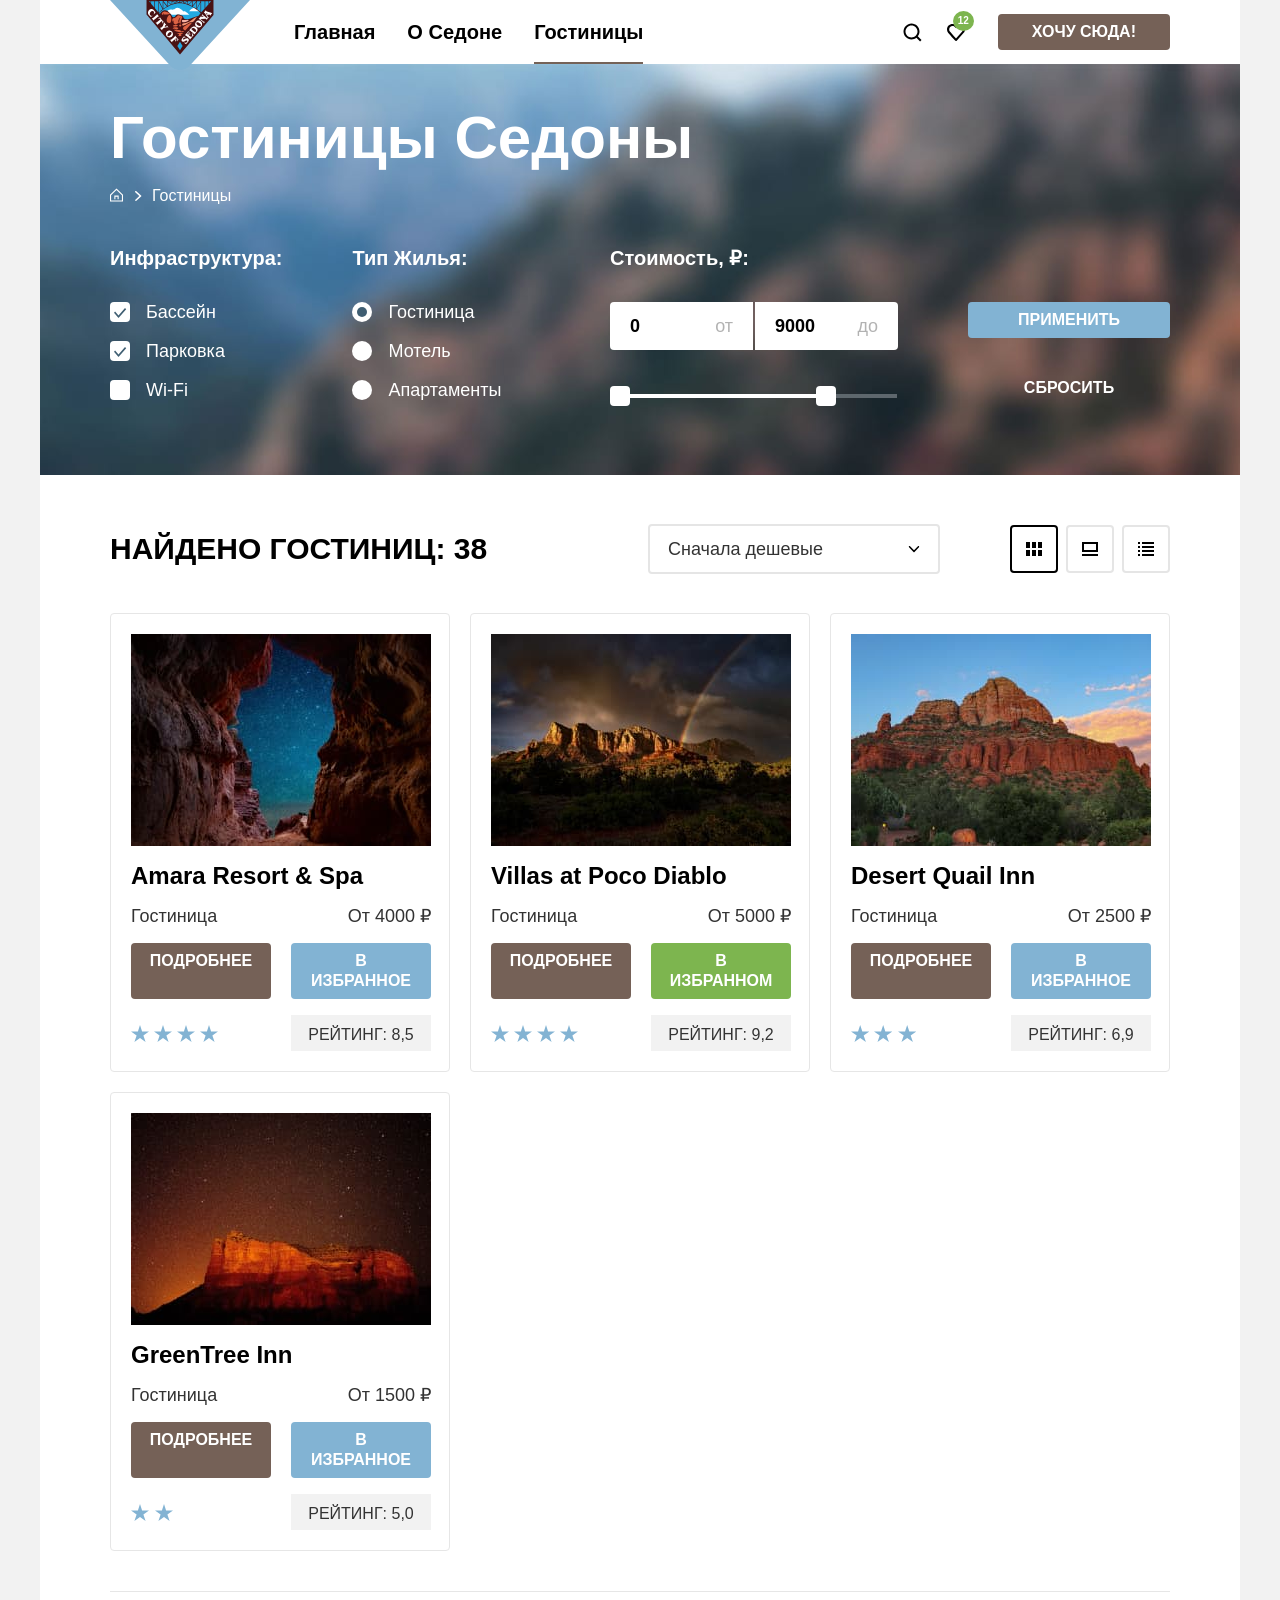
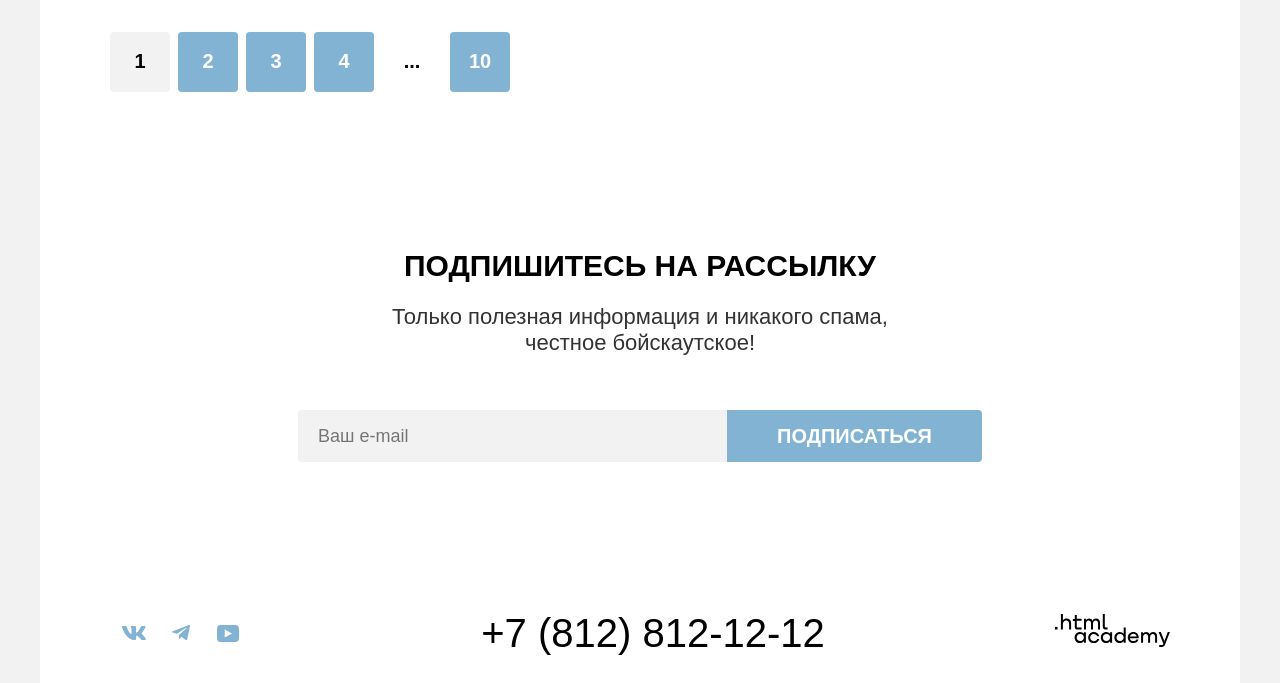
==== commit aad8f213: "Добавляет правки по замечаниям проверяющего наставника" ====
--- a/catalog.html
+++ b/catalog.html
@@ -42,7 +42,7 @@
               </a>
             </li>
             <li class="navigation-item">
-              <a href="#" class="navigation-link button button-basic navigation-button">Хочу сюда!</a>
+              <a href="#" class="button button-basic navigation-button">Хочу сюда!</a>
             </li>
           </ul>
         </nav>
@@ -281,8 +281,8 @@
           <h2 class="section-title">Подпишитесь на рассылку</h2>
           <p class="section-subtitle">Только полезная информация и никакого спама, <br> честное бойскаутское!</p>
           <form class="subscribe-form" action="https://echo.htmlacademy.ru/" method="get">
-            <span class="visually-hidden">Укажите ваш Email</span>
-            <input class="email-input" type="email" name="email" placeholder="Ваш e-mail" required>
+            <label class="visually-hidden" for="email">Укажите ваш Email</label>
+            <input class="email-input" type="email" name="email" id="email" placeholder="Ваш e-mail" required>
             <button class="button button-second subscribe-button" type="submit">Подписаться</button>
           </form>
         </section>
--- a/styles/style.css
+++ b/styles/style.css
@@ -190,6 +190,11 @@
   transition: background-color 0.5s ease;
 }
 
+.navigation-link:active,
+.navigation-icon:active {
+  opacity: 0.3;
+}
+
 .navigation-user .favourites-number {
   font-size: 10px;
   line-height: 10px;
@@ -203,8 +208,10 @@
 }
 
 .navigation-user .navigation-button {
-  margin-left: 20px;
+  display: block;
+  margin: 5px 0 5px 20px;
   min-width: 160px;
+  max-width: 300px;
   padding: 8px 34px;
   font-size: 16px;
   line-height: 20px;
